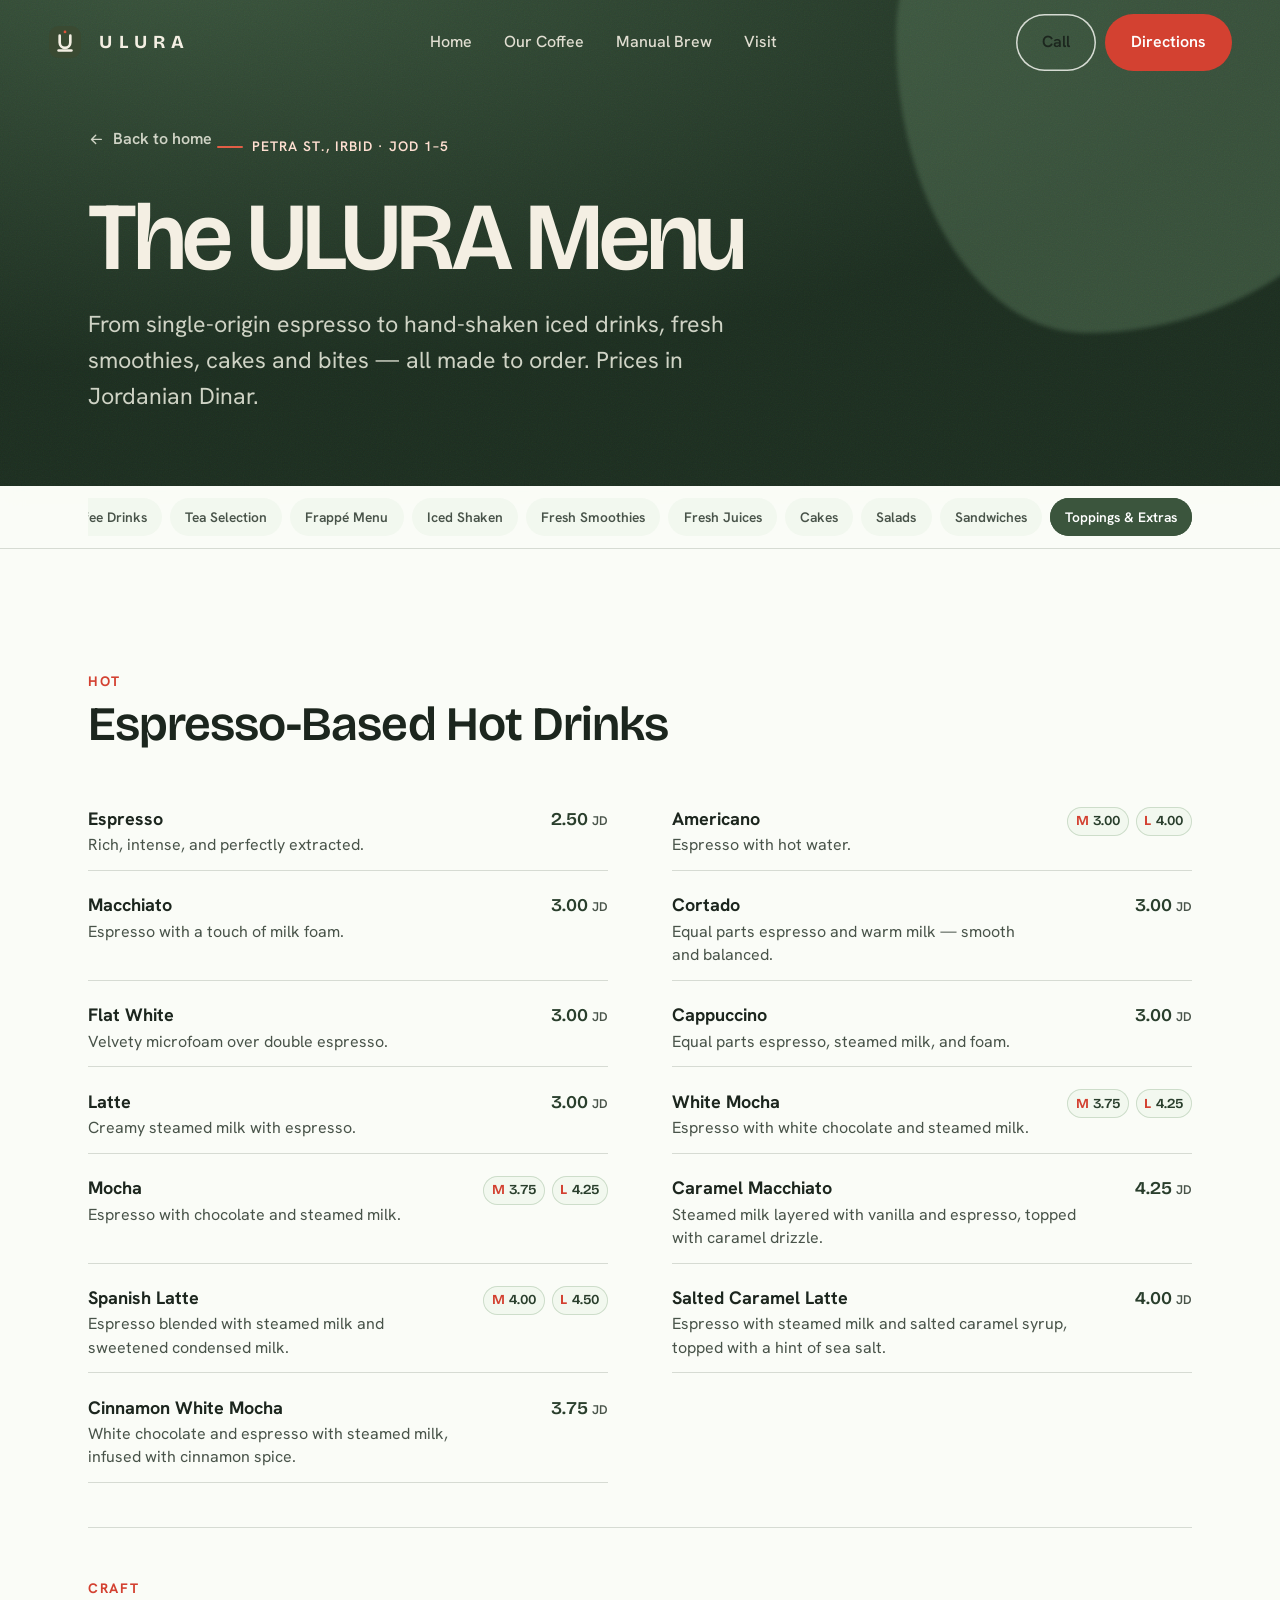
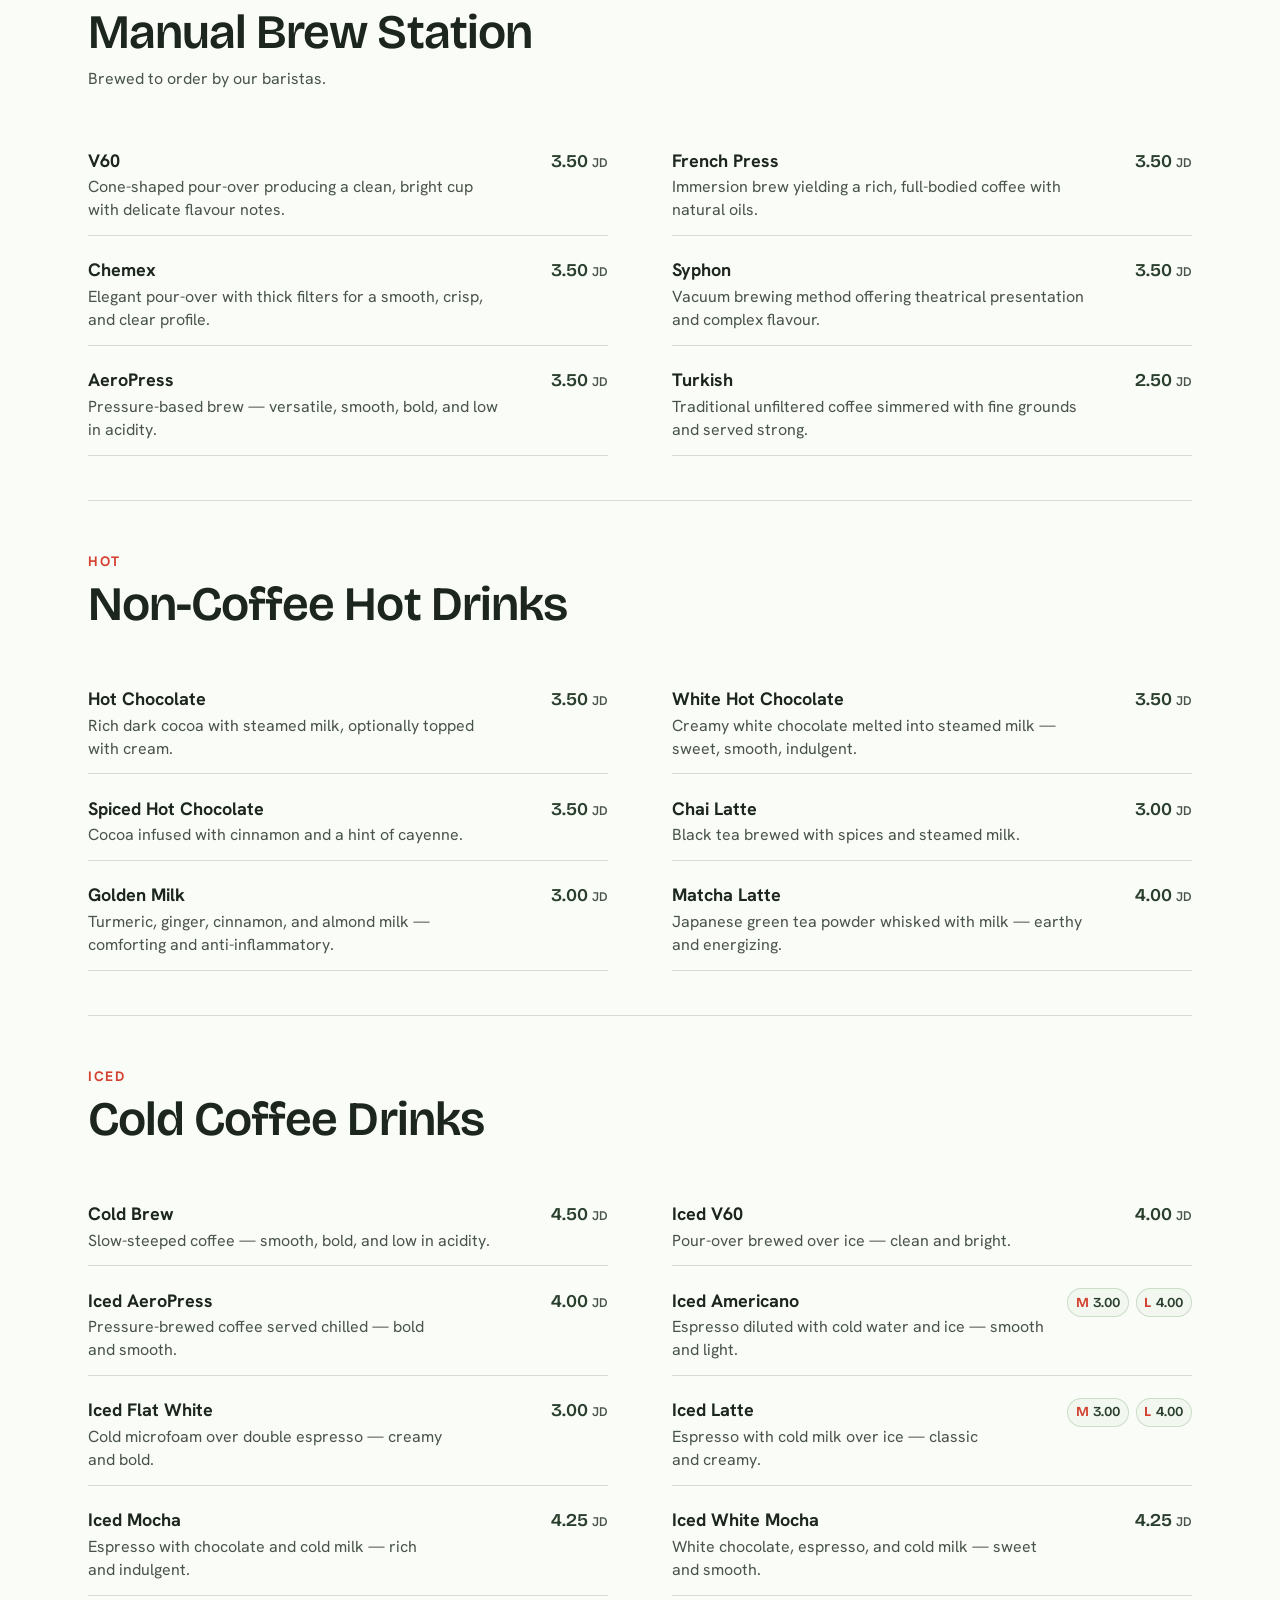
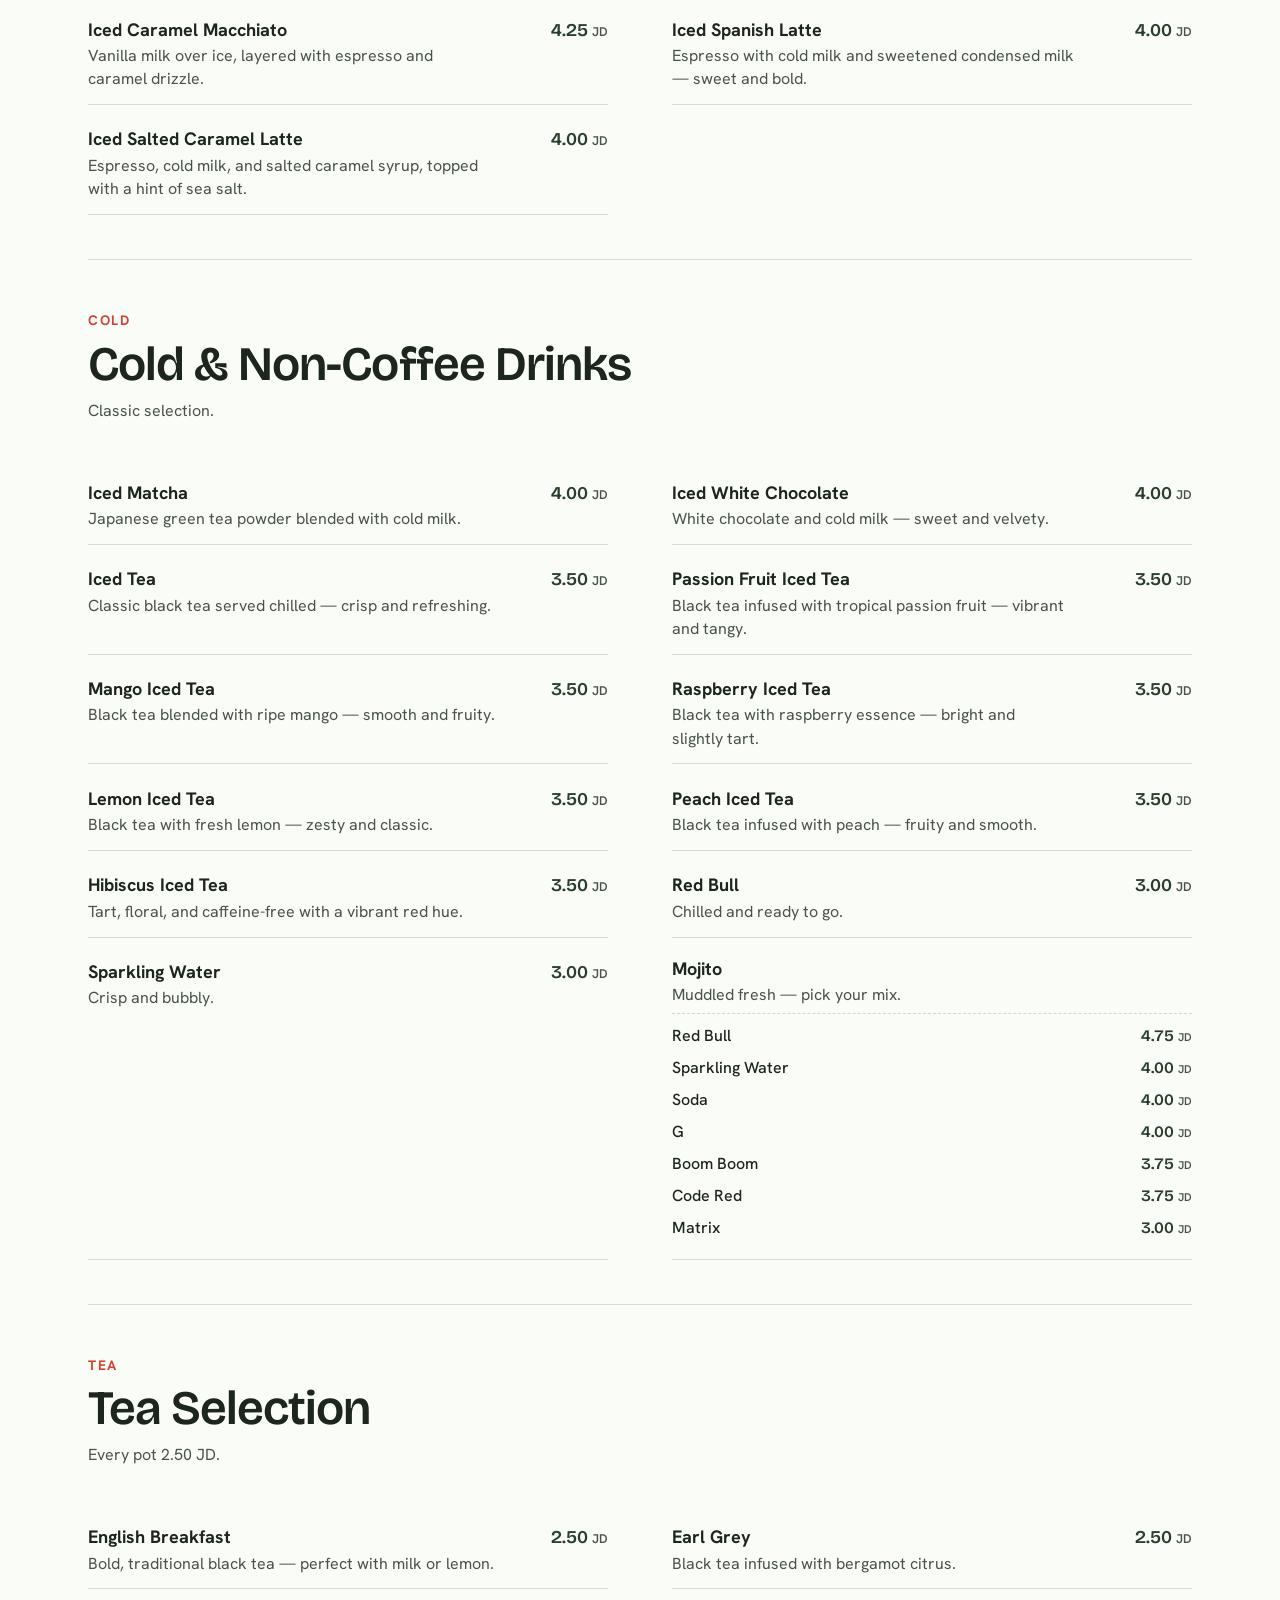
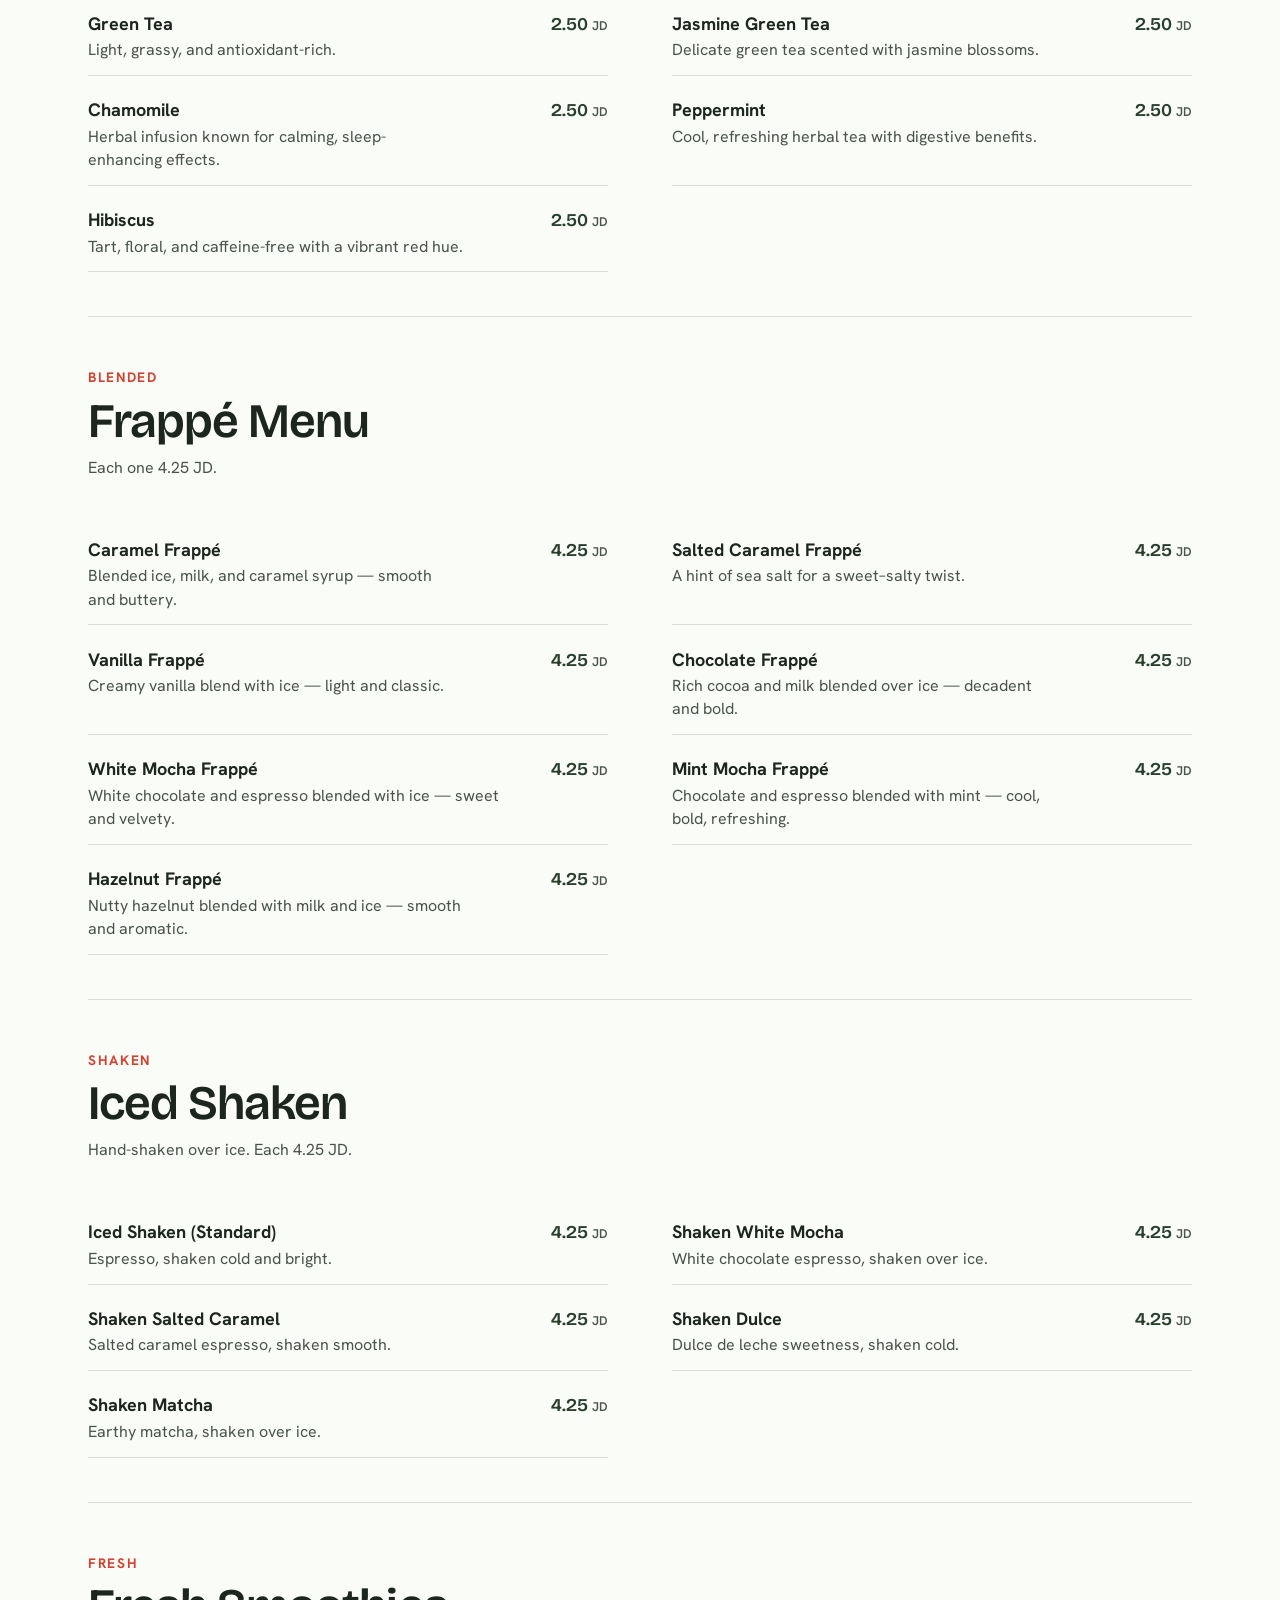
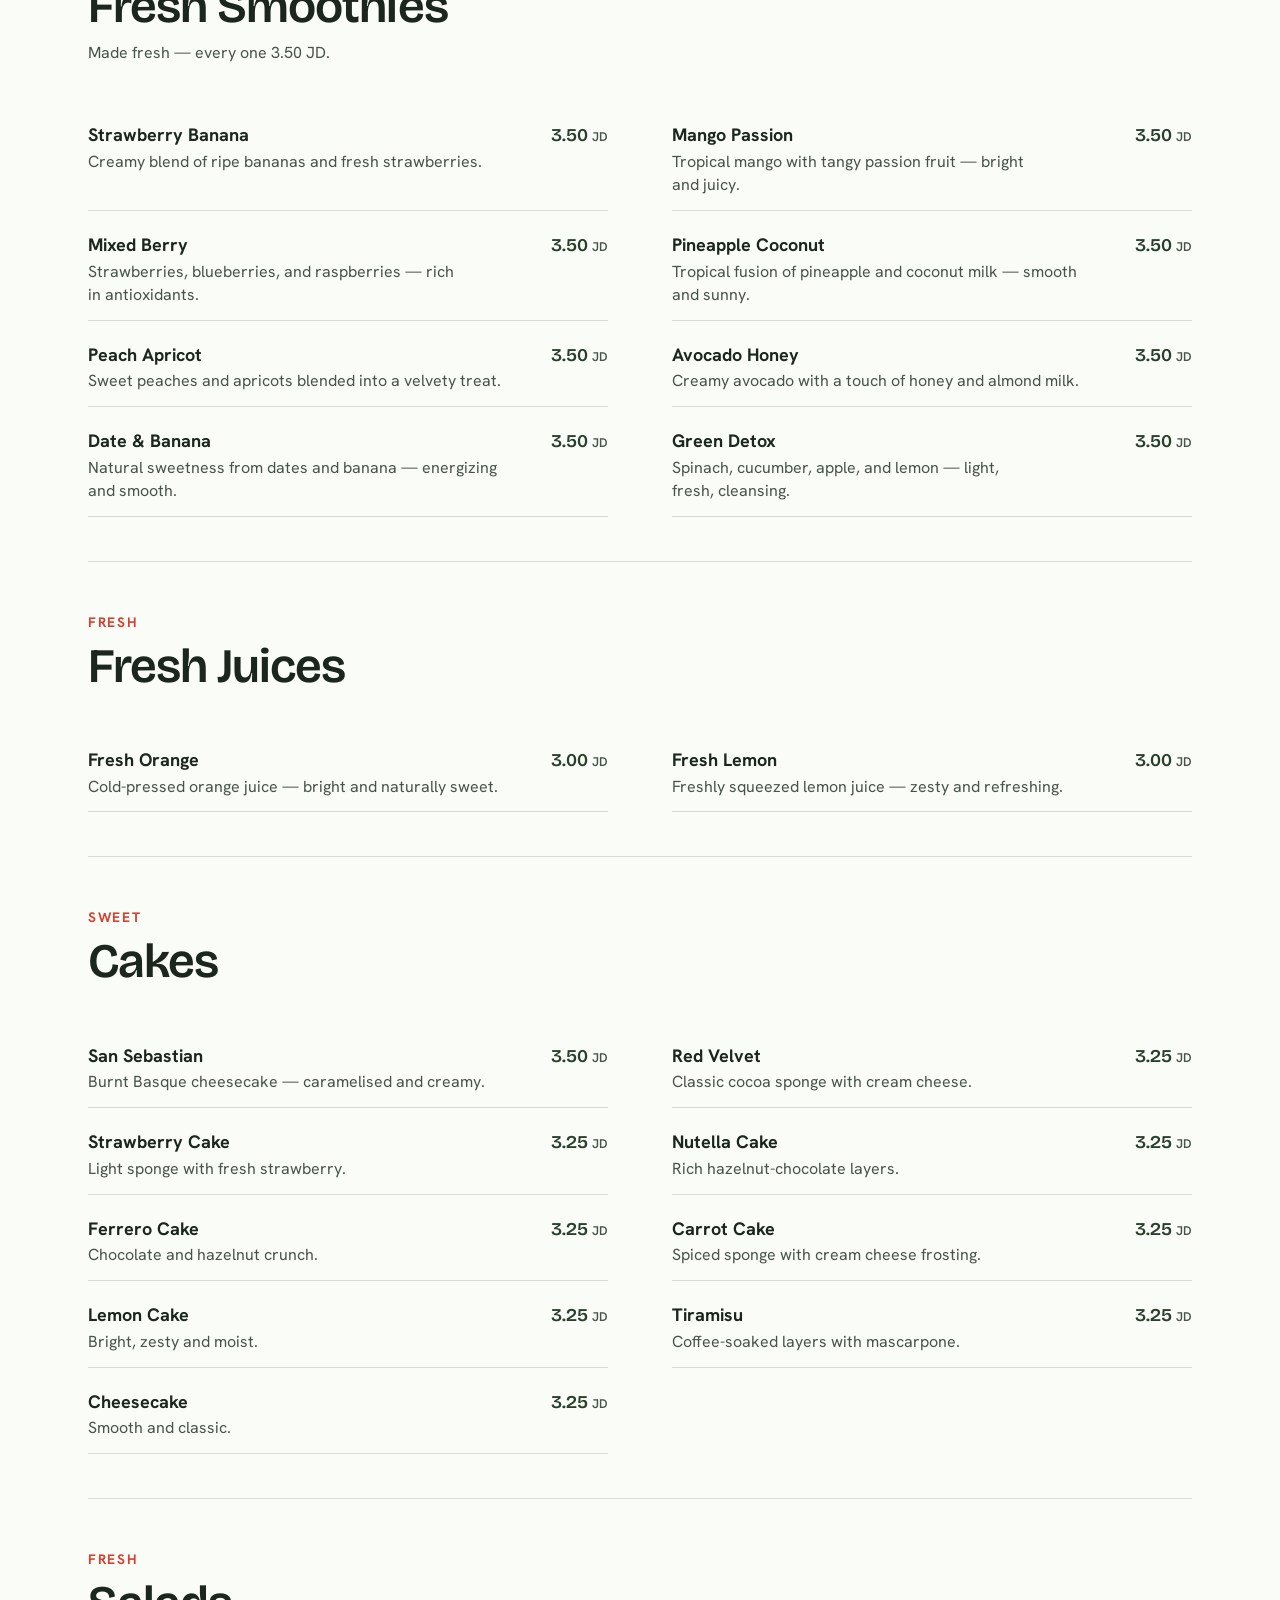
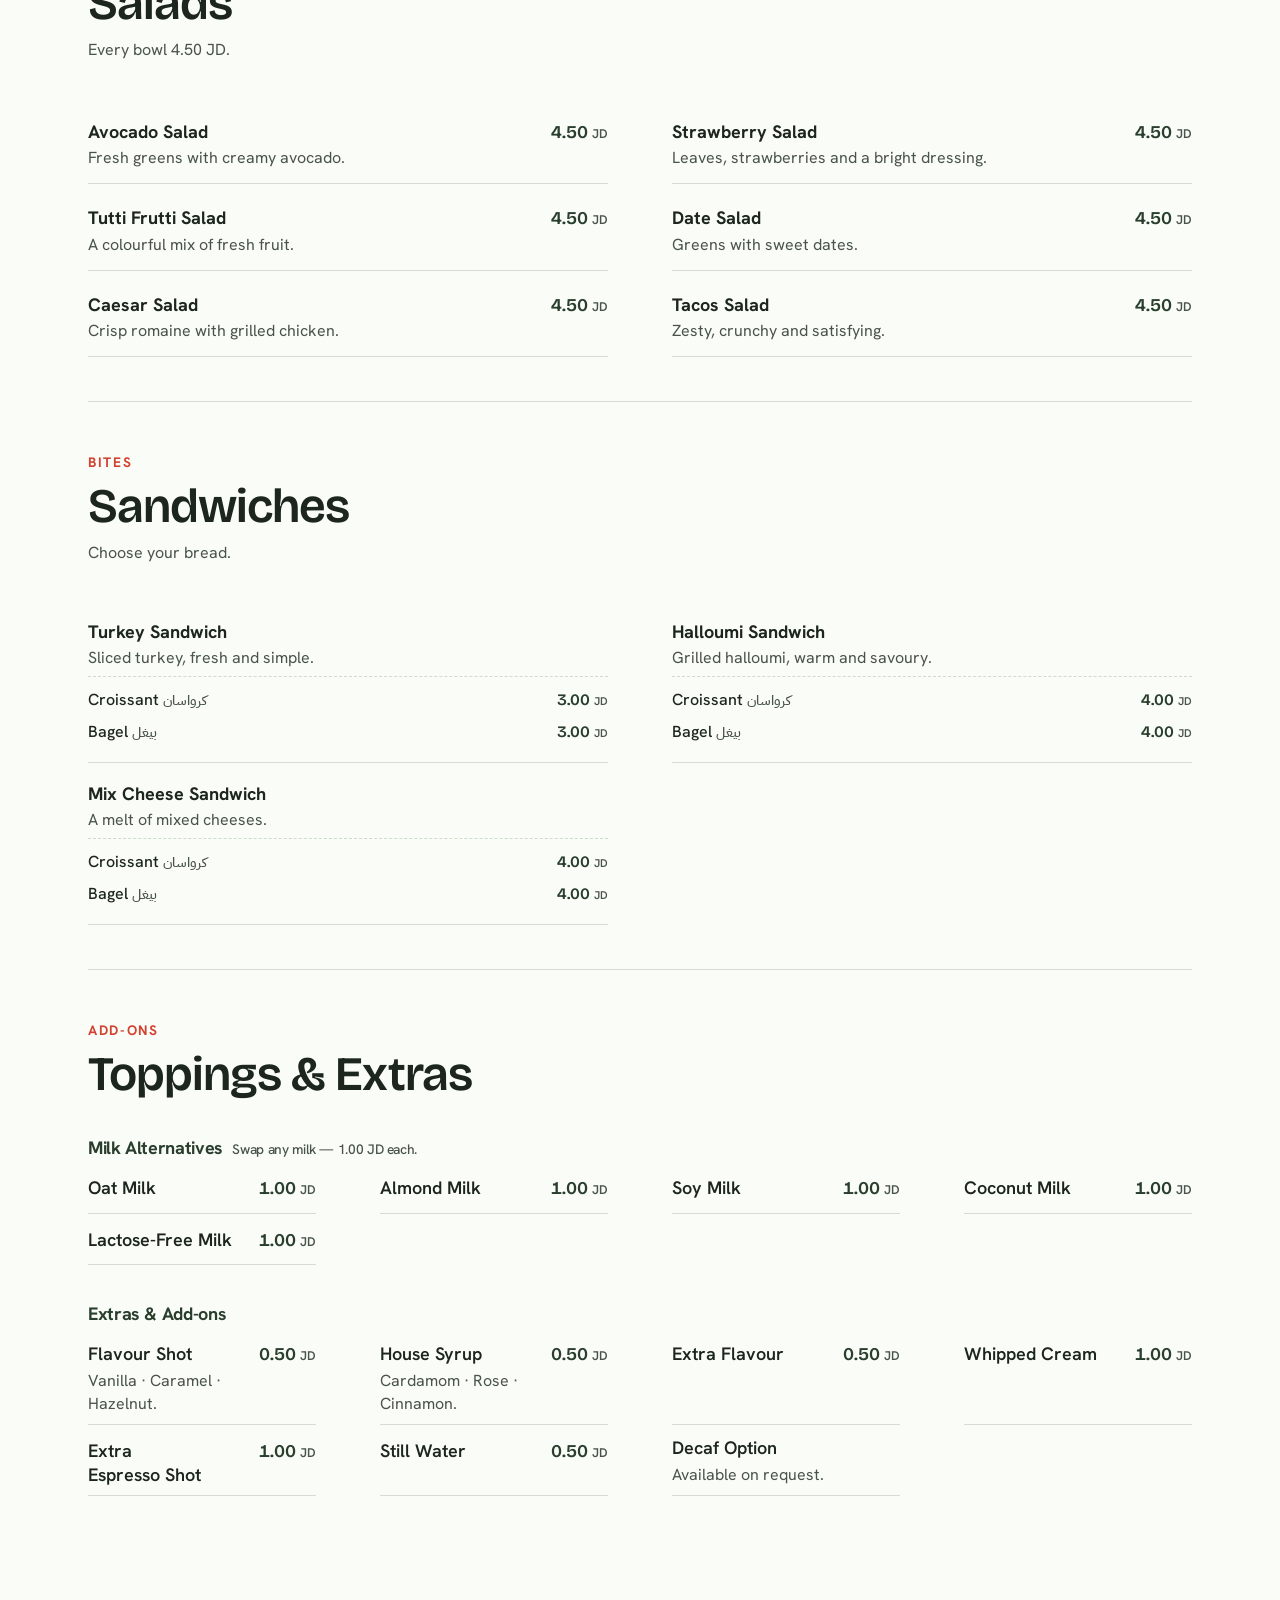
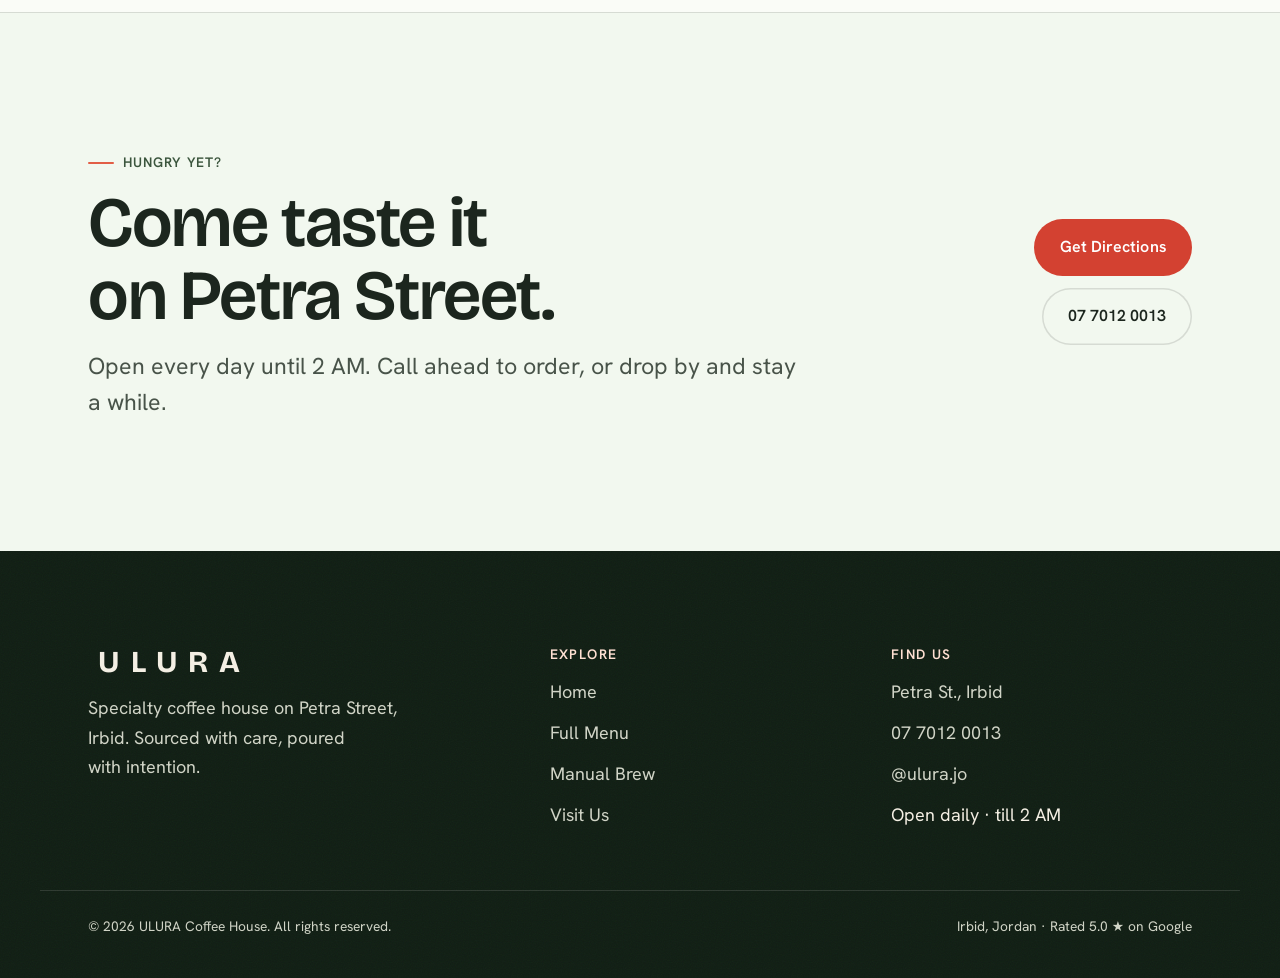
==== menu.html @ 47b029ce "Add ULURA Coffee House website (animated landing + custom menu) High-conversion marketing site for U" ====
<!DOCTYPE html>
<html lang="en">
<head>
  <meta charset="UTF-8" />
  <meta name="viewport" content="width=device-width, initial-scale=1" />
  <title>Menu — ULURA Coffee House · Irbid</title>
  <meta name="description" content="The full ULURA Coffee House menu — espresso, manual brews, frappés, smoothies, fresh juice, cakes, salads & sandwiches. Petra St., Irbid." />
  <meta name="theme-color" content="#3a4a32" />
  <link rel="icon" href="assets/img/ulura-mark.svg" type="image/svg+xml" />

  <link rel="preconnect" href="https://fonts.googleapis.com" />
  <link rel="preconnect" href="https://fonts.gstatic.com" crossorigin />
  <link href="https://fonts.googleapis.com/css2?family=Bricolage+Grotesque:opsz,wght@12..96,400..700&family=Hanken+Grotesk:wght@400;500;600;700;800&family=IBM+Plex+Sans+Arabic:wght@400;600&display=swap" rel="stylesheet" />

  <link rel="stylesheet" href="assets/css/styles.css" />
  <link rel="stylesheet" href="assets/css/menu.css" />
</head>
<body class="menu-page">

  <!-- ============================== NAV ============================== -->
  <header class="nav is-scrolled" id="nav">
    <a class="nav__brand" href="index.html" aria-label="ULURA Coffee House home">
      <img src="assets/img/ulura-mark.svg" alt="" width="34" height="34" />
      <span class="wordmark">Ulura</span>
    </a>
    <nav class="nav__links" aria-label="Primary">
      <a href="index.html">Home</a>
      <a href="index.html#story">Our Coffee</a>
      <a href="index.html#brew">Manual Brew</a>
      <a href="index.html#visit">Visit</a>
    </nav>
    <div class="nav__cta">
      <a class="btn btn--ghost" href="tel:+962770120013">Call</a>
      <a class="btn btn--accent" href="https://www.google.com/maps/search/?api=1&query=Ulura%20Coffee%20House%20Petra%20St%20Irbid" target="_blank" rel="noopener">Directions</a>
    </div>
  </header>

  <!-- ========================== MENU HERO =========================== -->
  <header class="m-hero grain on-dark">
    <span class="blob blob--1"></span>
    <div class="container">
      <a class="m-hero__back" href="index.html">
        <svg viewBox="0 0 24 24" fill="none" stroke="currentColor" stroke-width="2" stroke-linecap="round" stroke-linejoin="round" aria-hidden="true"><path d="M19 12H5M11 6l-6 6 6 6"/></svg>
        Back to home
      </a>
      <span class="eyebrow">Petra St., Irbid · JOD 1–5</span>
      <h1>The ULURA Menu</h1>
      <p class="lead">From single-origin espresso to hand-shaken iced drinks, fresh smoothies, cakes and bites — all made to order. Prices in Jordanian Dinar.</p>
    </div>
  </header>

  <!-- ===================== STICKY CATEGORY NAV ====================== -->
  <div class="m-catnav" id="m-catnav">
    <div class="container">
      <nav class="m-catnav__scroll" id="menu-nav" aria-label="Menu categories"></nav>
    </div>
  </div>

  <!-- =========================== MENU BODY ========================== -->
  <main class="container m-body" id="menu-body">
    <!-- rendered from menu-data.js -->
    <noscript>
      <p style="padding:2rem 0">Please enable JavaScript to view the full interactive menu, or call us on
        <a href="tel:+962770120013">07 7012 0013</a>.</p>
    </noscript>
  </main>

  <!-- ========================= CLOSING CTA ========================== -->
  <section class="section m-closing">
    <div class="container m-closing__inner">
      <div>
        <span class="eyebrow">Hungry yet?</span>
        <h2>Come taste it on Petra Street.</h2>
        <p class="lead">Open every day until 2 AM. Call ahead to order, or drop by and stay a while.</p>
      </div>
      <div class="m-closing__cta">
        <a class="btn btn--accent" href="https://www.google.com/maps/search/?api=1&query=Ulura%20Coffee%20House%20Petra%20St%20Irbid" target="_blank" rel="noopener">Get Directions</a>
        <a class="btn btn--ghost" href="tel:+962770120013">07 7012 0013</a>
      </div>
    </div>
  </section>

  <!-- ============================ FOOTER ============================= -->
  <footer class="footer grain">
    <div class="container footer__grid">
      <div class="footer__brand">
        <span class="wordmark">Ulura</span>
        <p class="footer__tag">Specialty coffee house on Petra Street, Irbid. Sourced with care, poured with intention.</p>
      </div>
      <div>
        <h4>Explore</h4>
        <ul>
          <li><a href="index.html">Home</a></li>
          <li><a href="menu.html">Full Menu</a></li>
          <li><a href="index.html#brew">Manual Brew</a></li>
          <li><a href="index.html#visit">Visit Us</a></li>
        </ul>
      </div>
      <div>
        <h4>Find Us</h4>
        <ul>
          <li><a href="https://www.google.com/maps/search/?api=1&query=Ulura%20Coffee%20House%20Petra%20St%20Irbid" target="_blank" rel="noopener">Petra St., Irbid</a></li>
          <li><a href="tel:+962770120013">07 7012 0013</a></li>
          <li><a href="https://instagram.com/ulura.jo" target="_blank" rel="noopener">@ulura.jo</a></li>
          <li>Open daily · till 2 AM</li>
        </ul>
      </div>
    </div>
    <div class="container footer__bottom">
      <span>© <span id="year">2026</span> ULURA Coffee House. All rights reserved.</span>
      <span>Irbid, Jordan · Rated 5.0 ★ on Google</span>
    </div>
  </footer>

  <!-- ====================== MOBILE ACTION BAR ======================= -->
  <nav class="actionbar" aria-label="Quick actions">
    <a href="tel:+962770120013">
      <svg viewBox="0 0 24 24" fill="none" stroke="currentColor" stroke-width="2" stroke-linecap="round" stroke-linejoin="round" aria-hidden="true"><path d="M22 16.9v3a2 2 0 0 1-2.2 2 19.8 19.8 0 0 1-8.6-3.1 19.5 19.5 0 0 1-6-6 19.8 19.8 0 0 1-3.1-8.7A2 2 0 0 1 4.1 2h3a2 2 0 0 1 2 1.7c.1.9.3 1.8.6 2.7a2 2 0 0 1-.5 2.1L8.1 9.8a16 16 0 0 0 6 6l1.3-1.2a2 2 0 0 1 2.1-.5c.9.3 1.8.5 2.7.6a2 2 0 0 1 1.7 2Z"/></svg>
      Call
    </a>
    <a href="https://www.google.com/maps/search/?api=1&query=Ulura%20Coffee%20House%20Petra%20St%20Irbid" target="_blank" rel="noopener">
      <svg viewBox="0 0 24 24" fill="none" stroke="currentColor" stroke-width="2" stroke-linecap="round" stroke-linejoin="round" aria-hidden="true"><path d="M20 10c0 6-8 12-8 12s-8-6-8-12a8 8 0 0 1 16 0Z"/><circle cx="12" cy="10" r="3"/></svg>
      Directions
    </a>
    <a href="index.html" class="is-primary">
      <svg viewBox="0 0 24 24" fill="none" stroke="currentColor" stroke-width="2" stroke-linecap="round" stroke-linejoin="round" aria-hidden="true"><path d="M3 10.5 12 3l9 7.5M5 9v11h14V9"/></svg>
      Home
    </a>
  </nav>

  <script src="assets/js/vendor/gsap.min.js"></script>
  <script src="assets/js/vendor/ScrollTrigger.min.js"></script>
  <script src="assets/js/vendor/lenis.min.js"></script>
  <script src="assets/js/menu-data.js"></script>
  <script src="assets/js/menu.js"></script>
</body>
</html>
---- assets/css/styles.css ----
/* =====================================================================
   ULURA COFFEE HOUSE — Design System + Landing
   Organic green-drench identity. OKLCH throughout.
   ===================================================================== */

/* ------------------------------------------------------------------ */
/*  1. TOKENS                                                          */
/* ------------------------------------------------------------------ */
:root {
  /* --- Brand: olive / forest green ramp (from the cups) --- */
  --green-950: oklch(0.22 0.028 150);
  --green-900: oklch(0.28 0.034 150);
  --green-800: oklch(0.34 0.042 148);   /* primary drench */
  --green-700: oklch(0.42 0.050 147);   /* primary brand */
  --green-600: oklch(0.52 0.058 146);
  --green-500: oklch(0.62 0.062 145);
  --green-200: oklch(0.88 0.030 140);
  --green-100: oklch(0.94 0.020 138);   /* pale tint surface */
  --green-50:  oklch(0.972 0.013 135);

  /* --- Accent: coral / strawberry (from the drinks) --- */
  --coral:      oklch(0.645 0.170 32);  /* decorative accent */
  --coral-cta:  oklch(0.585 0.185 30);  /* button bg (white text passes AA) */
  --coral-700:  oklch(0.520 0.185 29);  /* hover */
  --coral-100:  oklch(0.930 0.045 42);

  /* --- Warm neutrals --- */
  --cream:   oklch(0.952 0.017 86);     /* warm surface / logo cream */
  --sand:    oklch(0.910 0.020 80);
  --paper:   oklch(0.988 0.006 120);    /* body bg — whisper of green, low chroma */
  --ink:     oklch(0.255 0.020 150);    /* primary text on light */
  --ink-soft:oklch(0.430 0.022 150);    /* secondary text on light (>=4.5:1) */
  --line:    oklch(0.885 0.012 135);    /* hairlines on light */

  /* --- Semantic --- */
  --bg:              var(--paper);
  --fg:              var(--ink);
  --fg-muted:        var(--ink-soft);
  --brand:           var(--green-700);
  --brand-deep:      var(--green-800);
  --on-brand:        var(--cream);
  --on-brand-muted:  oklch(0.86 0.020 120);
  --accent:          var(--coral);
  --surface:         #fff;
  --surface-warm:    var(--cream);

  /* --- Type --- */
  --font-display: "Bricolage Grotesque", ui-sans-serif, system-ui, sans-serif;
  --font-body: "Hanken Grotesk", ui-sans-serif, system-ui, -apple-system, sans-serif;
  --font-ar: "IBM Plex Sans Arabic", "Hanken Grotesk", sans-serif;

  /* Fluid type scale (~1.25) */
  --fs-100: clamp(0.78rem, 0.75rem + 0.15vw, 0.86rem);
  --fs-200: clamp(0.9rem, 0.86rem + 0.2vw, 1rem);
  --fs-300: clamp(1rem, 0.95rem + 0.25vw, 1.125rem);
  --fs-400: clamp(1.2rem, 1.1rem + 0.5vw, 1.45rem);
  --fs-500: clamp(1.5rem, 1.3rem + 1vw, 2.1rem);
  --fs-600: clamp(2rem, 1.6rem + 2vw, 3rem);
  --fs-700: clamp(2.6rem, 2rem + 3vw, 4.4rem);
  --fs-800: clamp(3.2rem, 2.2rem + 5vw, 6rem);   /* display ceiling ~96px */

  /* Fluid spacing */
  --sp-1: 0.5rem;
  --sp-2: 0.75rem;
  --sp-3: 1rem;
  --sp-4: 1.5rem;
  --sp-5: clamp(1.5rem, 1rem + 2vw, 2.5rem);
  --sp-6: clamp(2rem, 1.4rem + 3vw, 4rem);
  --sp-7: clamp(3rem, 2rem + 5vw, 6.5rem);
  --sp-8: clamp(4rem, 2.5rem + 7vw, 9rem);

  --container: 1200px;
  --container-narrow: 820px;
  --radius-s: 10px;
  --radius: 18px;
  --radius-l: 28px;
  --radius-xl: 40px;

  --shadow-s: 0 1px 2px oklch(0.3 0.03 150 / 0.06), 0 2px 6px oklch(0.3 0.03 150 / 0.05);
  --shadow-m: 0 10px 30px -12px oklch(0.3 0.03 150 / 0.22);
  --shadow-l: 0 30px 60px -20px oklch(0.28 0.03 150 / 0.32);

  /* Motion */
  --ease-out: cubic-bezier(0.16, 1, 0.3, 1);         /* expo-ish out */
  --ease-out-quart: cubic-bezier(0.25, 1, 0.5, 1);
  --dur-1: 180ms;
  --dur-2: 320ms;
  --dur-3: 600ms;

  /* z-scale */
  --z-nav: 100;
  --z-sticky: 90;
  --z-actionbar: 95;
  --z-overlay: 200;
}

/* ------------------------------------------------------------------ */
/*  2. RESET / BASE                                                    */
/* ------------------------------------------------------------------ */
*, *::before, *::after { box-sizing: border-box; }
* { margin: 0; }
html { -webkit-text-size-adjust: 100%; scroll-behavior: smooth; }
@media (prefers-reduced-motion: reduce) { html { scroll-behavior: auto; } }

body {
  font-family: var(--font-body);
  font-size: var(--fs-300);
  line-height: 1.65;
  color: var(--fg);
  background: var(--bg);
  -webkit-font-smoothing: antialiased;
  text-rendering: optimizeLegibility;
  overflow-x: hidden;
}

img, svg, video { display: block; max-width: 100%; }
img { height: auto; }
a { color: inherit; text-decoration: none; }
button { font: inherit; color: inherit; cursor: pointer; background: none; border: none; }
:focus-visible { outline: 3px solid var(--coral-cta); outline-offset: 3px; border-radius: 4px; }

h1, h2, h3, h4 {
  font-family: var(--font-display);
  font-weight: 600;
  line-height: 1.04;
  letter-spacing: -0.02em;
  text-wrap: balance;
  color: var(--fg);
}
p { text-wrap: pretty; }

/* ------------------------------------------------------------------ */
/*  3. LAYOUT PRIMITIVES                                               */
/* ------------------------------------------------------------------ */
.container { width: 100%; max-width: var(--container); margin-inline: auto; padding-inline: clamp(1.15rem, 5vw, 3rem); }
.narrow { max-width: var(--container-narrow); }
.section { padding-block: var(--sp-8); position: relative; }
.section--tight { padding-block: var(--sp-7); }

.eyebrow {
  display: inline-flex; align-items: center; gap: 0.55rem;
  font-family: var(--font-body);
  font-size: var(--fs-100); font-weight: 600;
  letter-spacing: 0.08em; text-transform: uppercase;
  color: var(--brand);
}
.eyebrow::before { content: ""; width: 26px; height: 2px; background: var(--coral); border-radius: 2px; }
.on-dark .eyebrow { color: var(--coral-100); }
.on-dark .eyebrow::before { background: var(--coral); }

.lead { font-size: var(--fs-400); color: var(--fg-muted); line-height: 1.55; max-width: 60ch; }
.on-dark .lead { color: var(--on-brand-muted); }

/* Wordmark rendered as text (matches display font, crisp, themeable) */
.wordmark {
  font-family: var(--font-display);
  font-weight: 700;
  letter-spacing: 0.34em;
  text-transform: uppercase;
  line-height: 1;
  display: inline-block;
  padding-left: 0.34em; /* balance trailing tracking */
}

/* ------------------------------------------------------------------ */
/*  4. BUTTONS                                                         */
/* ------------------------------------------------------------------ */
.btn {
  --btn-bg: var(--brand);
  --btn-fg: var(--on-brand);
  display: inline-flex; align-items: center; justify-content: center; gap: 0.6rem;
  padding: 0.95rem 1.6rem;
  min-height: 48px;
  font-family: var(--font-body); font-weight: 600; font-size: var(--fs-200);
  letter-spacing: 0.005em;
  color: var(--btn-fg); background: var(--btn-bg);
  border-radius: 999px;
  transition: transform var(--dur-1) var(--ease-out), background var(--dur-2) var(--ease-out), box-shadow var(--dur-2) var(--ease-out);
  will-change: transform;
}
.btn svg { width: 1.15em; height: 1.15em; }
.btn:hover { transform: translateY(-2px); box-shadow: var(--shadow-m); }
.btn:active { transform: translateY(0); }

.btn--accent { --btn-bg: var(--coral-cta); --btn-fg: #fff; }
.btn--accent:hover { --btn-bg: var(--coral-700); }

.btn--ghost {
  --btn-bg: transparent; --btn-fg: var(--fg);
  box-shadow: inset 0 0 0 1.5px var(--line);
}
.btn--ghost:hover { --btn-bg: var(--green-50); box-shadow: inset 0 0 0 1.5px var(--brand); }

.on-dark .btn--ghost { --btn-fg: var(--on-brand); box-shadow: inset 0 0 0 1.5px oklch(0.75 0.03 135 / 0.5); }
.on-dark .btn--ghost:hover { --btn-bg: oklch(1 0 0 / 0.08); box-shadow: inset 0 0 0 1.5px var(--cream); }

.link-arrow {
  display: inline-flex; align-items: center; gap: 0.5rem;
  font-weight: 600; color: var(--brand);
  transition: gap var(--dur-2) var(--ease-out);
}
.link-arrow svg { width: 1.1em; height: 1.1em; transition: transform var(--dur-2) var(--ease-out); }
.link-arrow:hover { gap: 0.8rem; }
.on-dark .link-arrow { color: var(--coral-100); }

/* ------------------------------------------------------------------ */
/*  5. NAV                                                             */
/* ------------------------------------------------------------------ */
.nav {
  position: fixed; inset: 0 0 auto 0; z-index: var(--z-nav);
  display: flex; align-items: center; justify-content: space-between;
  gap: var(--sp-4);
  padding: 0.85rem clamp(1.15rem, 5vw, 3rem);
  transition: background var(--dur-2) var(--ease-out), box-shadow var(--dur-2) var(--ease-out), padding var(--dur-2) var(--ease-out);
}
.nav__brand { display: inline-flex; align-items: center; gap: 0.7rem; color: var(--on-brand); }
.nav__brand img { width: 34px; height: 34px; }
.nav__brand .wordmark { font-size: 1.15rem; }
.nav__links { display: flex; align-items: center; gap: clamp(1rem, 2.5vw, 2.2rem); }
.nav__links a { font-weight: 500; font-size: var(--fs-200); color: var(--on-brand); opacity: 0.9; transition: opacity var(--dur-1); }
.nav__links a:hover { opacity: 1; }
.nav__cta { display: inline-flex; gap: 0.6rem; align-items: center; }

/* scrolled state: solid cream bar, dark text */
.nav.is-scrolled {
  background: oklch(0.988 0.006 120 / 0.9);
  backdrop-filter: saturate(1.4) blur(14px);
  box-shadow: 0 1px 0 var(--line), var(--shadow-s);
}
.nav.is-scrolled .nav__brand,
.nav.is-scrolled .nav__links a { color: var(--ink); }
.nav.is-scrolled .nav__links a { opacity: 0.75; }
.nav.is-scrolled .nav__links a:hover { opacity: 1; }

.nav__menu-toggle { display: none; }
@media (max-width: 860px) {
  .nav__links { display: none; }
  .nav__cta .btn--ghost { display: none; }
}

/* ------------------------------------------------------------------ */
/*  6. FOOTER                                                          */
/* ------------------------------------------------------------------ */
.footer {
  background: var(--green-950); color: var(--on-brand);
  padding-block: var(--sp-7) var(--sp-5);
  position: relative; overflow: hidden;
}
.footer__grid {
  display: grid; grid-template-columns: 1.4fr 1fr 1fr; gap: var(--sp-5);
  align-items: start;
}
.footer__brand .wordmark { font-size: 1.9rem; color: var(--cream); }
.footer__tag { color: var(--on-brand-muted); margin-top: 0.8rem; max-width: 34ch; }
.footer h4 { font-family: var(--font-body); font-size: var(--fs-100); text-transform: uppercase; letter-spacing: 0.1em; color: var(--coral-100); margin-bottom: 1rem; }
.footer ul { list-style: none; padding: 0; display: grid; gap: 0.7rem; }
.footer a { color: var(--on-brand-muted); transition: color var(--dur-1); }
.footer a:hover { color: var(--cream); }
.footer__bottom {
  margin-top: var(--sp-6); padding-top: var(--sp-4);
  border-top: 1px solid oklch(1 0 0 / 0.12);
  display: flex; flex-wrap: wrap; gap: 1rem; justify-content: space-between;
  color: var(--on-brand-muted); font-size: var(--fs-100);
}
@media (max-width: 720px) {
  .footer__grid { grid-template-columns: 1fr 1fr; }
  .footer__brand { grid-column: 1 / -1; }
}

/* ------------------------------------------------------------------ */
/*  7. REVEAL / MOTION UTILITIES                                       */
/* ------------------------------------------------------------------ */
/* Reveal on scroll. Hidden ONLY when JS is active (html.js); without JS,
   content is fully visible. IntersectionObserver adds .is-in; a JS failsafe
   reveals anything still hidden so a section can never ship blank. */
.js [data-reveal] {
  opacity: 0; transform: translateY(22px);
  transition: opacity 0.7s var(--ease-out), transform 0.7s var(--ease-out);
}
.js [data-reveal].is-in { opacity: 1; transform: none; }

@media (prefers-reduced-motion: reduce) {
  .js [data-reveal] { opacity: 1 !important; transform: none !important; transition: none; }
  .btn:hover { transform: none; }
  *, *::before, *::after { animation-duration: 0.001ms !important; animation-iteration-count: 1 !important; }
}

/* Grain overlay */
.grain::after {
  content: ""; position: absolute; inset: 0; pointer-events: none; z-index: 1;
  opacity: 0.4; mix-blend-mode: soft-light;
  background-image: url("data:image/svg+xml,%3Csvg xmlns='http://www.w3.org/2000/svg' width='140' height='140'%3E%3Cfilter id='n'%3E%3CfeTurbulence type='fractalNoise' baseFrequency='0.85' numOctaves='2' stitchTiles='stitch'/%3E%3C/filter%3E%3Crect width='100%25' height='100%25' filter='url(%23n)' opacity='0.5'/%3E%3C/svg%3E");
}

/* Organic blob decoration */
.blob { position: absolute; border-radius: 42% 58% 63% 37% / 42% 45% 55% 58%; filter: blur(2px); pointer-events: none; z-index: 0; }

/* ==================================================================== */
/*  8. LANDING — HERO                                                   */
/* ==================================================================== */
.hero {
  position: relative; overflow: hidden;
  background: radial-gradient(120% 90% at 80% 0%, var(--green-700), var(--green-900) 70%);
  color: var(--on-brand);
  padding-top: clamp(6.5rem, 12vh, 9rem);
  padding-bottom: var(--sp-8);
  isolation: isolate;
}
.hero .blob--1 { width: 46vw; height: 46vw; top: -12vw; right: -8vw; background: var(--green-600); opacity: 0.5; }
.hero .blob--2 { width: 30vw; height: 30vw; bottom: -10vw; left: -6vw; background: var(--coral); opacity: 0.18; }
.hero__grid {
  position: relative; z-index: 2;
  display: grid; grid-template-columns: 1.15fr 0.85fr; gap: var(--sp-6);
  align-items: center;
}
.hero__eyebrow { color: var(--coral-100); }
.hero h1 {
  color: var(--cream); font-size: var(--fs-800); font-weight: 700;
  letter-spacing: -0.035em; margin-top: 1rem;
}
.hero h1 .accent { color: var(--coral); font-style: italic; font-weight: 600; }
.hero__sub { margin-top: 1.4rem; color: var(--on-brand-muted); font-size: var(--fs-400); max-width: 46ch; }
.hero__cta { margin-top: var(--sp-5); display: flex; flex-wrap: wrap; gap: 0.9rem; }

.hero__trust {
  margin-top: var(--sp-5); display: flex; flex-wrap: wrap; align-items: center;
  gap: 0.8rem 1.4rem; color: var(--on-brand-muted); font-size: var(--fs-200);
}
.hero__trust .stars { color: var(--coral); letter-spacing: 0.1em; }
.hero__trust b { color: var(--cream); font-weight: 700; }
.hero__trust .dot { width: 4px; height: 4px; border-radius: 50%; background: currentColor; opacity: 0.5; }

/* Hero image — framed portrait (photos are low-res, keep them contained) */
.hero__media { position: relative; justify-self: center; }
.hero__frame {
  width: min(300px, 74vw); aspect-ratio: 3 / 4;
  border-radius: 160px 160px var(--radius-l) var(--radius-l); /* arch top */
  overflow: hidden; position: relative;
  box-shadow: var(--shadow-l); border: 6px solid oklch(1 0 0 / 0.14);
  background: var(--green-800);
}
.hero__frame img { width: 100%; height: 100%; object-fit: cover; }
.hero__badge {
  position: absolute; z-index: 3; bottom: 8%; left: -14%;
  background: var(--cream); color: var(--ink);
  border-radius: var(--radius); padding: 0.8rem 1.1rem; box-shadow: var(--shadow-m);
  display: grid; gap: 0.15rem; line-height: 1.15;
}
.hero__badge b { font-family: var(--font-display); font-size: 1.5rem; color: var(--brand); }
.hero__badge span { font-size: var(--fs-100); color: var(--fg-muted); }
.hero__scroll {
  position: absolute; z-index: 2; left: 50%; bottom: 1.6rem; transform: translateX(-50%);
  display: grid; place-items: center; gap: 0.4rem; color: var(--on-brand-muted);
  font-size: var(--fs-100); letter-spacing: 0.14em; text-transform: uppercase;
}
.hero__scroll .mouse { width: 22px; height: 34px; border: 2px solid currentColor; border-radius: 12px; position: relative; }
.hero__scroll .mouse::after { content:""; position:absolute; top:6px; left:50%; width:3px; height:6px; background: currentColor; border-radius:2px; transform: translateX(-50%); animation: scrolldot 1.6s var(--ease-out) infinite; }
@keyframes scrolldot { 0%{opacity:0;transform:translate(-50%,0)} 30%{opacity:1} 100%{opacity:0;transform:translate(-50%,10px)} }
@media (prefers-reduced-motion: reduce){ .hero__scroll .mouse::after{ animation: none; } }

@media (max-width: 880px) {
  .hero__grid { grid-template-columns: 1fr; text-align: center; }
  .hero__eyebrow, .hero .eyebrow { justify-content: center; }
  .hero__sub { margin-inline: auto; }
  .hero__cta, .hero__trust { justify-content: center; }
  .hero__media { order: -1; margin-bottom: 1rem; }
  .hero__badge { left: auto; right: -6%; }
  .hero__scroll { display: none; }
}

/* ==================================================================== */
/*  9. SOCIAL-PROOF STRIP                                               */
/* ==================================================================== */
.proof { background: var(--cream); border-block: 1px solid var(--line); }
.proof__row {
  display: grid; grid-template-columns: repeat(4, 1fr);
  gap: var(--sp-4); padding-block: var(--sp-5); text-align: center;
}
.proof__item { display: grid; gap: 0.25rem; }
.proof__item b { font-family: var(--font-display); font-size: var(--fs-600); color: var(--brand); line-height: 1; font-variant-numeric: tabular-nums; }
.proof__item span { font-size: var(--fs-100); color: var(--fg-muted); text-transform: uppercase; letter-spacing: 0.08em; }
.proof__item .stars { color: var(--coral); font-size: var(--fs-400); }
@media (max-width: 640px){ .proof__row { grid-template-columns: repeat(2,1fr); gap: var(--sp-5) var(--sp-4);} }

/* ==================================================================== */
/*  10. STORY                                                           */
/* ==================================================================== */
.story { overflow: hidden; }  /* clip decorative blob so it never causes page overflow */
.story__grid { display: grid; grid-template-columns: 0.9fr 1.1fr; gap: var(--sp-6); align-items: center; }
.story__media { position: relative; }
.story__media img { width: 100%; aspect-ratio: 4 / 5; object-fit: cover; border-radius: var(--radius-l); box-shadow: var(--shadow-m); }
.story__media .blob--3 { width: 60%; height: 60%; bottom: -8%; right: -8%; background: var(--coral); opacity: 0.14; z-index: -1; }
.story h2 { font-size: var(--fs-700); margin: 1rem 0 1.2rem; }
.story__marks { display: flex; flex-wrap: wrap; gap: 0.6rem; margin-top: var(--sp-4); }
.chip { display: inline-flex; align-items: center; gap: 0.4rem; padding: 0.5rem 0.9rem; border-radius: 999px; background: var(--green-50); color: var(--brand-deep); font-size: var(--fs-100); font-weight: 600; box-shadow: inset 0 0 0 1px var(--green-200); }
@media (max-width: 820px){ .story__grid { grid-template-columns: 1fr; } .story__media { order: -1; } }

/* ==================================================================== */
/*  11. SIGNATURE DRINKS                                                */
/* ==================================================================== */
.signature { background: var(--green-50); }
.signature__head { display: flex; flex-wrap: wrap; justify-content: space-between; align-items: end; gap: var(--sp-4); margin-bottom: var(--sp-6); }
.signature__head h2 { font-size: var(--fs-700); max-width: 16ch; }
.sig-grid { display: grid; grid-template-columns: repeat(3, 1fr); gap: var(--sp-4); }
.sig-card { position: relative; border-radius: var(--radius-l); overflow: hidden; background: var(--green-800); color: var(--cream); box-shadow: var(--shadow-m); isolation: isolate; }
.sig-card img { width: 100%; aspect-ratio: 3 / 4; object-fit: cover; transition: transform var(--dur-3) var(--ease-out); }
.sig-card:hover img { transform: scale(1.06); }
.sig-card__body { position: absolute; inset: auto 0 0 0; padding: 1.2rem; z-index: 2; background: linear-gradient(to top, oklch(0.22 0.03 150 / 0.92), transparent); }
.sig-card__body h3 { font-size: var(--fs-400); color: var(--cream); }
.sig-card__body p { font-size: var(--fs-100); color: var(--on-brand-muted); margin-top: 0.2rem; }
.sig-card__price { position: absolute; top: 1rem; right: 1rem; z-index: 2; background: var(--coral-cta); color:#fff; font-weight: 700; font-size: var(--fs-100); padding: 0.35rem 0.7rem; border-radius: 999px; }
@media (max-width: 820px){ .sig-grid { grid-template-columns: 1fr 1fr; } }
@media (max-width: 520px){ .sig-grid { grid-template-columns: 1fr; } }

/* ==================================================================== */
/*  12. BREW STATION                                                    */
/* ==================================================================== */
.brew { background: var(--green-900); color: var(--on-brand); position: relative; overflow: hidden; }
.brew .blob--4 { width: 40vw; height: 40vw; top: -12vw; left: -10vw; background: var(--green-700); opacity: 0.5; }
.brew__head { max-width: 60ch; margin-bottom: var(--sp-6); position: relative; z-index: 2; }
.brew__head h2 { color: var(--cream); font-size: var(--fs-700); margin: 1rem 0 1rem; }
.brew-grid { position: relative; z-index: 2; display: grid; grid-template-columns: repeat(3,1fr); gap: 1px; background: oklch(1 0 0 / 0.1); border-radius: var(--radius-l); overflow: hidden; box-shadow: inset 0 0 0 1px oklch(1 0 0 / 0.1); }
.brew-item { background: var(--green-900); padding: var(--sp-5) var(--sp-4); transition: background var(--dur-2) var(--ease-out); }
.brew-item:hover { background: var(--green-800); }
.brew-item__n { font-family: var(--font-display); font-size: var(--fs-200); color: var(--coral-100); font-variant-numeric: tabular-nums; }
.brew-item h3 { color: var(--cream); font-size: var(--fs-400); margin: 0.5rem 0 0.5rem; }
.brew-item p { color: var(--on-brand-muted); font-size: var(--fs-200); }
@media (max-width: 760px){ .brew-grid { grid-template-columns: 1fr 1fr; } }
@media (max-width: 460px){ .brew-grid { grid-template-columns: 1fr; } }

/* ==================================================================== */
/*  13. MENU PREVIEW CTA                                                */
/* ==================================================================== */
.menu-cta { background: var(--coral); color: #fff; position: relative; overflow: hidden; }
.menu-cta .grain::after { opacity: 0.25; }
.menu-cta__inner { display: grid; grid-template-columns: 1.3fr 0.7fr; gap: var(--sp-5); align-items: center; position: relative; z-index: 2; }
.menu-cta h2 { color: #fff; font-size: var(--fs-800); letter-spacing: -0.04em; }
.menu-cta p { color: oklch(1 0 0 / 0.9); font-size: var(--fs-400); margin-top: 1rem; max-width: 40ch; }
.menu-cta .btn { --btn-bg: #fff; --btn-fg: var(--coral-700); font-size: var(--fs-300); padding: 1.1rem 2rem; }
.menu-cta .btn:hover { --btn-bg: var(--cream); }
.menu-cta__deck { display: flex; justify-content: flex-end; gap: 0.8rem; }
.menu-cta__deck img { width: 44%; aspect-ratio: 3/4; object-fit: cover; border-radius: var(--radius); box-shadow: var(--shadow-l); border: 4px solid oklch(1 0 0 / 0.25); }
.menu-cta__deck img:first-child { transform: rotate(-5deg) translateY(10px); }
.menu-cta__deck img:last-child { transform: rotate(4deg); }
@media (max-width: 820px){ .menu-cta__inner { grid-template-columns: 1fr; text-align: center; } .menu-cta__deck { justify-content: center; } .menu-cta p { margin-inline: auto; } }

/* ==================================================================== */
/*  14. VISIT US                                                        */
/* ==================================================================== */
.visit__grid { display: grid; grid-template-columns: 1fr 1fr; gap: var(--sp-6); align-items: stretch; }
.visit h2 { font-size: var(--fs-700); margin: 1rem 0 1.4rem; }
.visit__list { display: grid; gap: 1.3rem; margin-top: var(--sp-4); }
.visit__item { display: grid; grid-template-columns: auto 1fr; gap: 1rem; align-items: start; }
.visit__ico { width: 44px; height: 44px; flex: none; display: grid; place-items: center; border-radius: 12px; background: var(--green-50); color: var(--brand); box-shadow: inset 0 0 0 1px var(--green-200); }
.visit__ico svg { width: 22px; height: 22px; }
.visit__item h4 { font-family: var(--font-body); font-size: var(--fs-100); text-transform: uppercase; letter-spacing: 0.08em; color: var(--fg-muted); margin-bottom: 0.15rem; }
.visit__item p, .visit__item a { font-size: var(--fs-400); font-weight: 600; color: var(--fg); }
.visit__item a:hover { color: var(--brand); }
.visit__cta { margin-top: var(--sp-5); display: flex; flex-wrap: wrap; gap: 0.8rem; }
/* stylized map panel (no external embed) */
.visit__map {
  border-radius: var(--radius-l); overflow: hidden; position: relative; min-height: 340px;
  background:
    radial-gradient(circle at 30% 40%, var(--green-100), transparent 40%),
    repeating-linear-gradient(0deg, var(--green-50) 0 39px, var(--green-200) 39px 40px),
    repeating-linear-gradient(90deg, var(--green-50) 0 39px, var(--green-200) 39px 40px);
  box-shadow: var(--shadow-m); color: var(--brand-deep);
}
.visit__map .road { position: absolute; background: var(--cream); box-shadow: 0 0 0 1px var(--line); }
.visit__map .road--h { left: -5%; right: -5%; top: 54%; height: 26px; transform: rotate(-4deg); }
.visit__map .road--v { top: -5%; bottom: -5%; left: 60%; width: 20px; }
.visit__pin {
  position: absolute; top: 46%; left: 58%; transform: translate(-50%,-100%);
  display: grid; justify-items: center; gap: 0.4rem; z-index: 3; text-align: center;
}
.visit__pin .dot { width: 20px; height: 20px; border-radius: 50% 50% 50% 0; background: var(--coral-cta); transform: rotate(45deg); box-shadow: var(--shadow-m); }
.visit__pin .lbl { background: var(--surface); padding: 0.3rem 0.7rem; border-radius: 999px; font-size: var(--fs-100); font-weight: 700; color: var(--ink); box-shadow: var(--shadow-s); white-space: nowrap; }
@media (max-width: 820px){ .visit__grid { grid-template-columns: 1fr; } .visit__map { min-height: 260px; } }

/* ==================================================================== */
/*  15. MOBILE ACTION BAR                                               */
/* ==================================================================== */
.actionbar { display: none; }
@media (max-width: 860px) {
  .actionbar {
    position: fixed; inset: auto 0 0 0; z-index: var(--z-actionbar);
    display: grid; grid-template-columns: repeat(3, 1fr);
    background: oklch(0.988 0.006 120 / 0.95); backdrop-filter: blur(12px);
    box-shadow: 0 -1px 0 var(--line), 0 -8px 24px -12px oklch(0.3 0.03 150 / 0.25);
    padding: 0.5rem 0.5rem calc(0.5rem + env(safe-area-inset-bottom));
    gap: 0.4rem;
  }
  .actionbar a { display: grid; place-items: center; gap: 0.2rem; padding: 0.5rem; border-radius: 12px; font-size: 0.72rem; font-weight: 600; color: var(--ink); min-height: 48px; }
  .actionbar a svg { width: 20px; height: 20px; }
  .actionbar a.is-primary { background: var(--coral-cta); color: #fff; }
  body { padding-bottom: 68px; }
}
---- assets/css/menu.css ----
/* =====================================================================
   ULURA — Menu page
   ===================================================================== */
:root { --navh: 62px; --catnavh: 60px; }

.menu-page { background: var(--paper); }

/* -------------------- MENU HERO -------------------- */
.m-hero {
  position: relative; overflow: hidden; isolation: isolate;
  background: radial-gradient(120% 120% at 15% -10%, var(--green-700), var(--green-900) 72%);
  color: var(--on-brand);
  padding-top: calc(var(--navh) + clamp(2rem, 6vw, 4rem));
  padding-bottom: clamp(2.5rem, 6vw, 4.5rem);
}
.m-hero .blob--1 { width: 40vw; height: 40vw; top: -14vw; right: -10vw; background: var(--green-600); opacity: 0.5; }
.m-hero > .container { position: relative; z-index: 2; }
.m-hero__back {
  display: inline-flex; align-items: center; gap: 0.5rem;
  color: var(--on-brand-muted); font-weight: 600; font-size: var(--fs-200);
  margin-bottom: 1.4rem; transition: gap var(--dur-2) var(--ease-out), color var(--dur-1);
}
.m-hero__back svg { width: 1.05em; height: 1.05em; }
.m-hero__back:hover { color: var(--cream); gap: 0.75rem; }
.m-hero h1 { color: var(--cream); font-size: var(--fs-800); letter-spacing: -0.035em; margin: 0.8rem 0 1.2rem; }
.m-hero .lead { color: var(--on-brand-muted); max-width: 54ch; }

/* -------------------- STICKY CATEGORY NAV -------------------- */
.m-catnav {
  position: sticky; top: var(--navh); z-index: var(--z-sticky);
  background: oklch(0.988 0.006 120 / 0.92);
  backdrop-filter: saturate(1.4) blur(12px);
  border-bottom: 1px solid var(--line);
}
.m-catnav__scroll {
  display: flex; gap: 0.5rem; overflow-x: auto; scrollbar-width: none;
  padding-block: 0.7rem; scroll-padding-inline: 1rem;
}
.m-catnav__scroll::-webkit-scrollbar { display: none; }
.m-pill {
  flex: none; white-space: nowrap;
  padding: 0.5rem 0.95rem; border-radius: 999px;
  font-size: var(--fs-100); font-weight: 600; color: var(--fg-muted);
  background: var(--green-50); box-shadow: inset 0 0 0 1px transparent;
  transition: color var(--dur-1), background var(--dur-1), box-shadow var(--dur-1);
}
.m-pill:hover { color: var(--brand-deep); background: var(--green-100); }
.m-pill.is-active { color: #fff; background: var(--brand); box-shadow: inset 0 0 0 1px var(--brand); }

/* -------------------- MENU BODY -------------------- */
.m-body { padding-block: clamp(2.5rem, 6vw, 4.5rem); }
.m-section { padding-block: clamp(1.75rem, 4vw, 2.75rem); scroll-margin-top: calc(var(--navh) + var(--catnavh) + 8px); border-top: 1px solid var(--line); }
.m-section:first-child { border-top: 0; }

.m-section__head { margin-bottom: var(--sp-5); max-width: 60ch; }
.m-section__kicker {
  display: inline-block; font-size: var(--fs-100); font-weight: 700;
  letter-spacing: 0.12em; text-transform: uppercase; color: var(--coral-cta);
  margin-bottom: 0.5rem;
}
.m-section__title { font-size: var(--fs-600); }
.m-section__note { color: var(--fg-muted); margin-top: 0.5rem; font-size: var(--fs-200); }

/* item list: two columns on wide screens */
.m-list {
  list-style: none; padding: 0;
  display: grid; grid-template-columns: repeat(2, 1fr);
  column-gap: clamp(2rem, 5vw, 4.5rem); row-gap: 0.35rem;
}
.m-list--compact { grid-template-columns: repeat(auto-fit, minmax(210px, 1fr)); row-gap: 0.15rem; }
@media (max-width: 720px) { .m-list, .m-list--compact { grid-template-columns: 1fr; } }

.m-item { padding: 0.85rem 0; border-bottom: 1px solid var(--line); }
.m-item__row { display: grid; grid-template-columns: 1fr auto; gap: 1rem; align-items: baseline; }
.m-item__name { font-family: var(--font-body); font-weight: 700; font-size: var(--fs-300); color: var(--fg); letter-spacing: 0; line-height: 1.3; }
.m-item__desc { color: var(--fg-muted); font-size: var(--fs-200); line-height: 1.45; margin-top: 0.2rem; max-width: 46ch; }

/* dotted leader between name block and price */
.m-item__price { position: relative; }
.m-price { font-family: var(--font-display); font-weight: 600; font-size: var(--fs-300); color: var(--brand-deep); white-space: nowrap; font-variant-numeric: tabular-nums; }
.m-price em { font-style: normal; font-size: 0.7em; color: var(--fg-muted); font-family: var(--font-body); font-weight: 600; }

.m-sizes { display: inline-flex; gap: 0.4rem; }
.m-size { display: inline-flex; align-items: center; gap: 0.3rem; padding: 0.2rem 0.55rem; border-radius: 999px; background: var(--green-50); box-shadow: inset 0 0 0 1px var(--green-200); font-family: var(--font-display); font-weight: 600; font-size: var(--fs-100); color: var(--brand-deep); font-variant-numeric: tabular-nums; }
.m-size i { font-style: normal; color: var(--coral-cta); font-weight: 700; }

/* options (mojito mixes, sandwich breads) */
.m-opts { list-style: none; padding: 0.6rem 0 0.2rem; margin: 0.4rem 0 0; display: grid; gap: 0.35rem; border-top: 1px dashed var(--green-200); }
.m-opts li { display: flex; justify-content: space-between; align-items: baseline; gap: 1rem; }
.m-opt-n { font-size: var(--fs-200); color: var(--fg); font-weight: 500; }
.m-opts .m-price { font-size: var(--fs-200); }
.ar { font-family: var(--font-ar); font-size: 0.9em; color: var(--fg-muted); }

/* groups (toppings & extras) */
.m-group + .m-group { margin-top: var(--sp-5); }
.m-group__title { font-family: var(--font-body); font-weight: 700; font-size: var(--fs-300); color: var(--brand-deep); margin-bottom: 0.4rem; display: flex; flex-wrap: wrap; align-items: baseline; gap: 0.6rem; }
.m-group__note { font-family: var(--font-body); font-weight: 500; font-size: var(--fs-100); color: var(--fg-muted); }
.m-list--compact .m-item { padding: 0.55rem 0; }
.m-list--compact .m-item__name { font-weight: 600; }

/* -------------------- CLOSING CTA -------------------- */
.m-closing { background: var(--green-50); border-top: 1px solid var(--line); }
.m-closing__inner { display: grid; grid-template-columns: 1.4fr 0.6fr; gap: var(--sp-5); align-items: center; }
.m-closing h2 { font-size: var(--fs-700); margin: 0.8rem 0 1rem; }
.m-closing__cta { display: flex; flex-wrap: wrap; gap: 0.8rem; justify-content: flex-end; }
@media (max-width: 760px) { .m-closing__inner { grid-template-columns: 1fr; } .m-closing__cta { justify-content: flex-start; } }

/* Reveal handling is shared via the `.js [data-reveal]` rules in styles.css. */
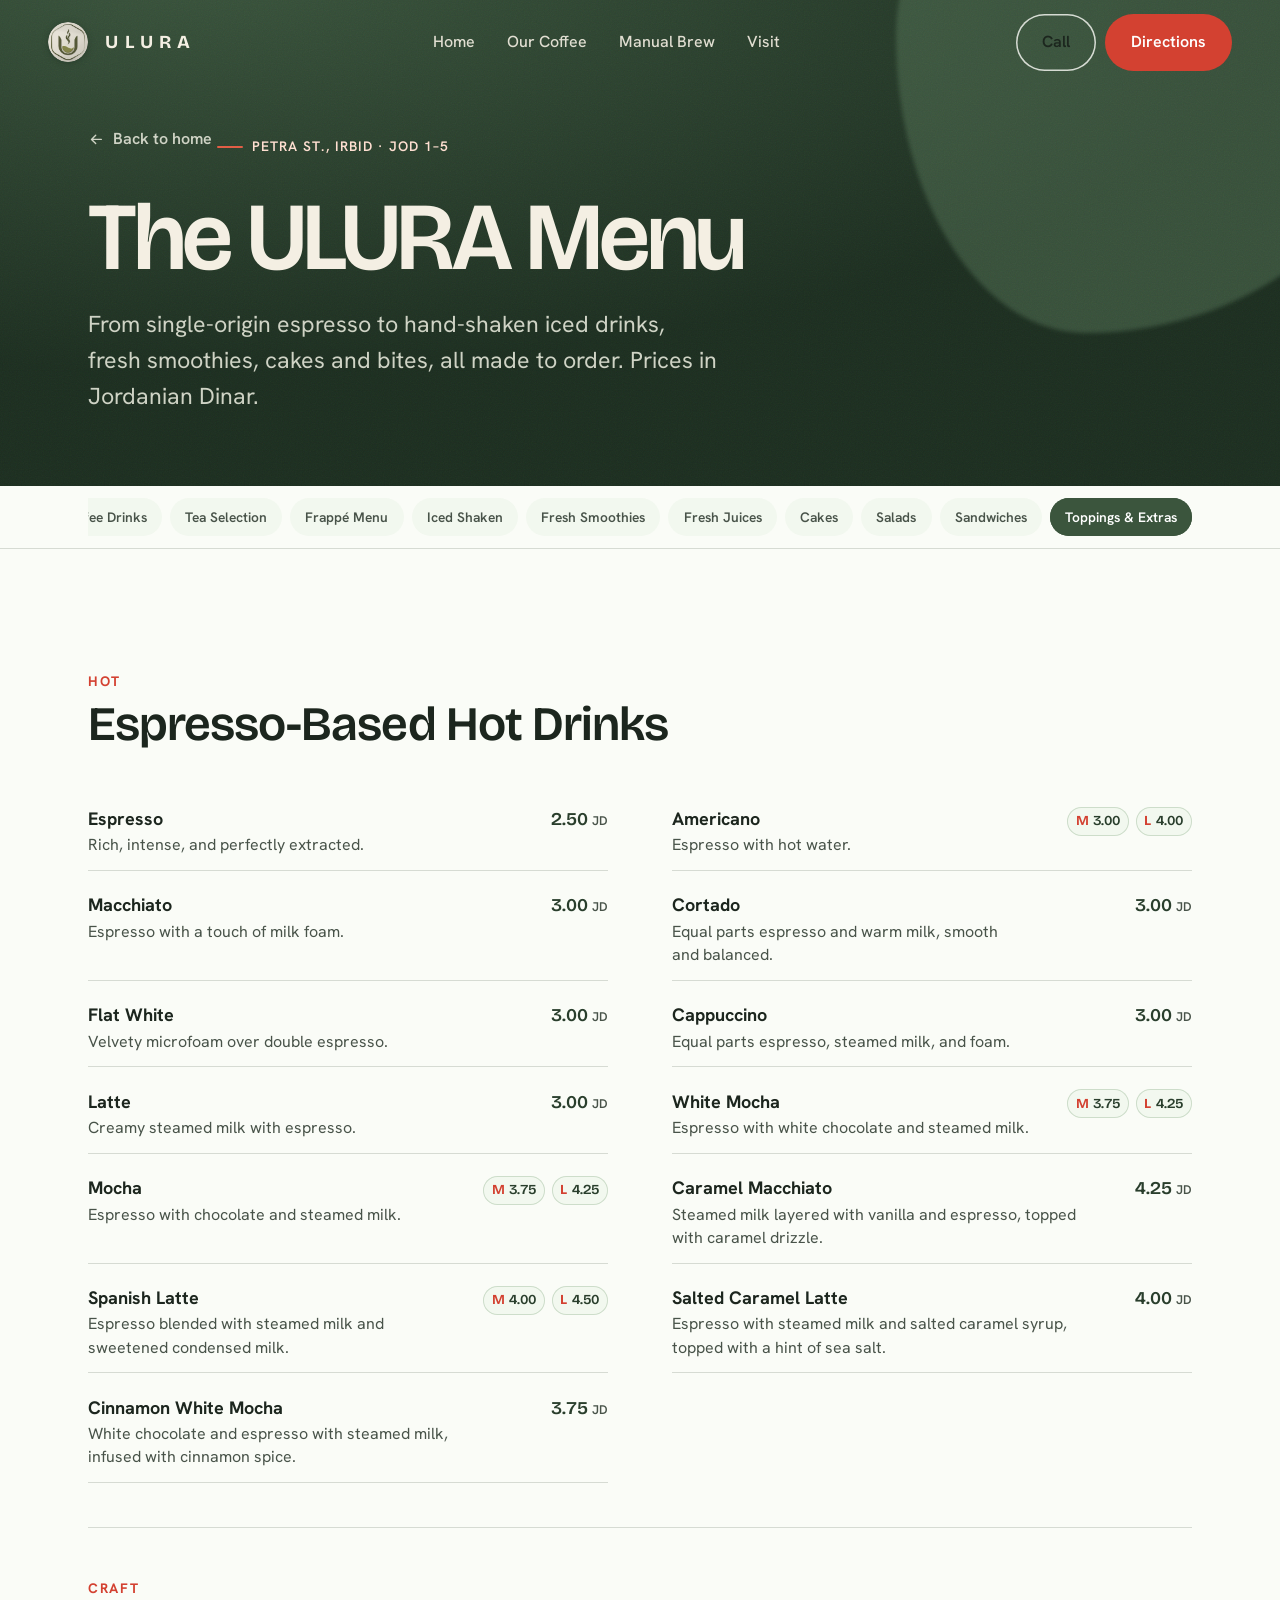
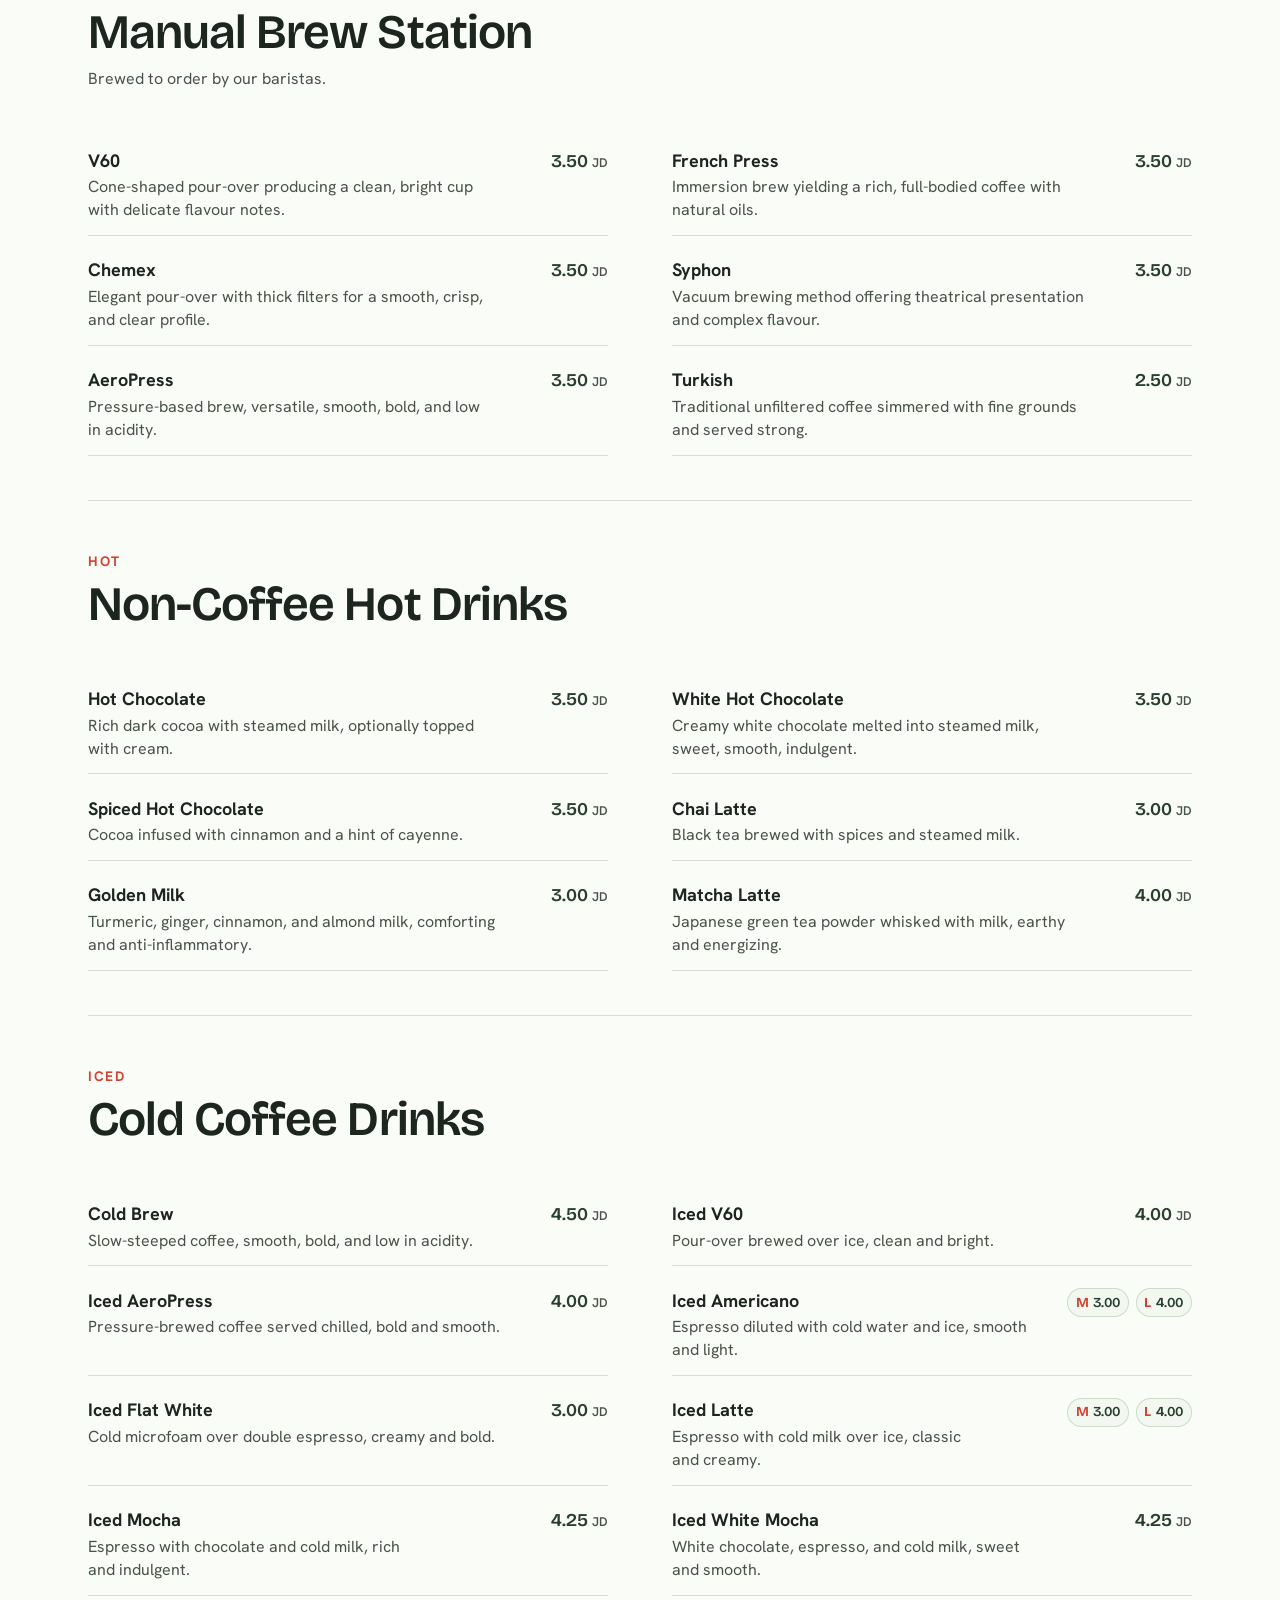
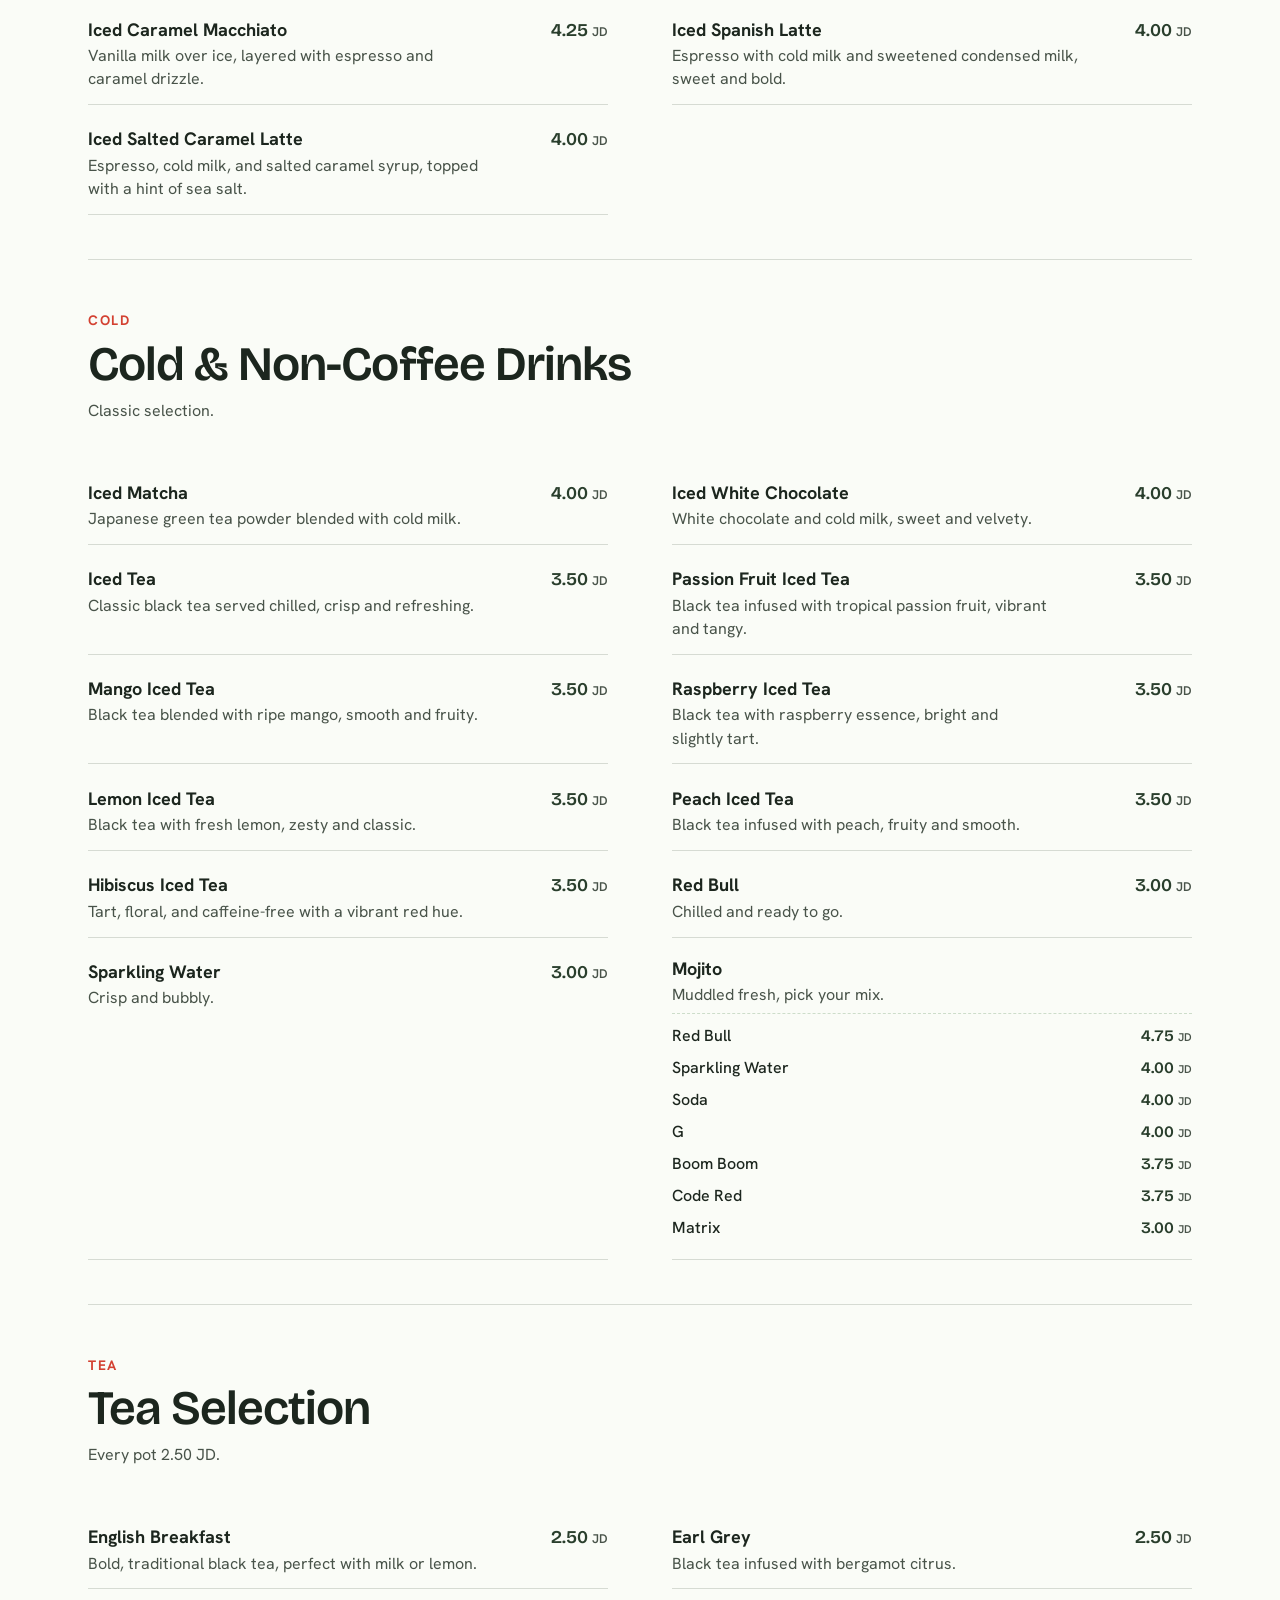
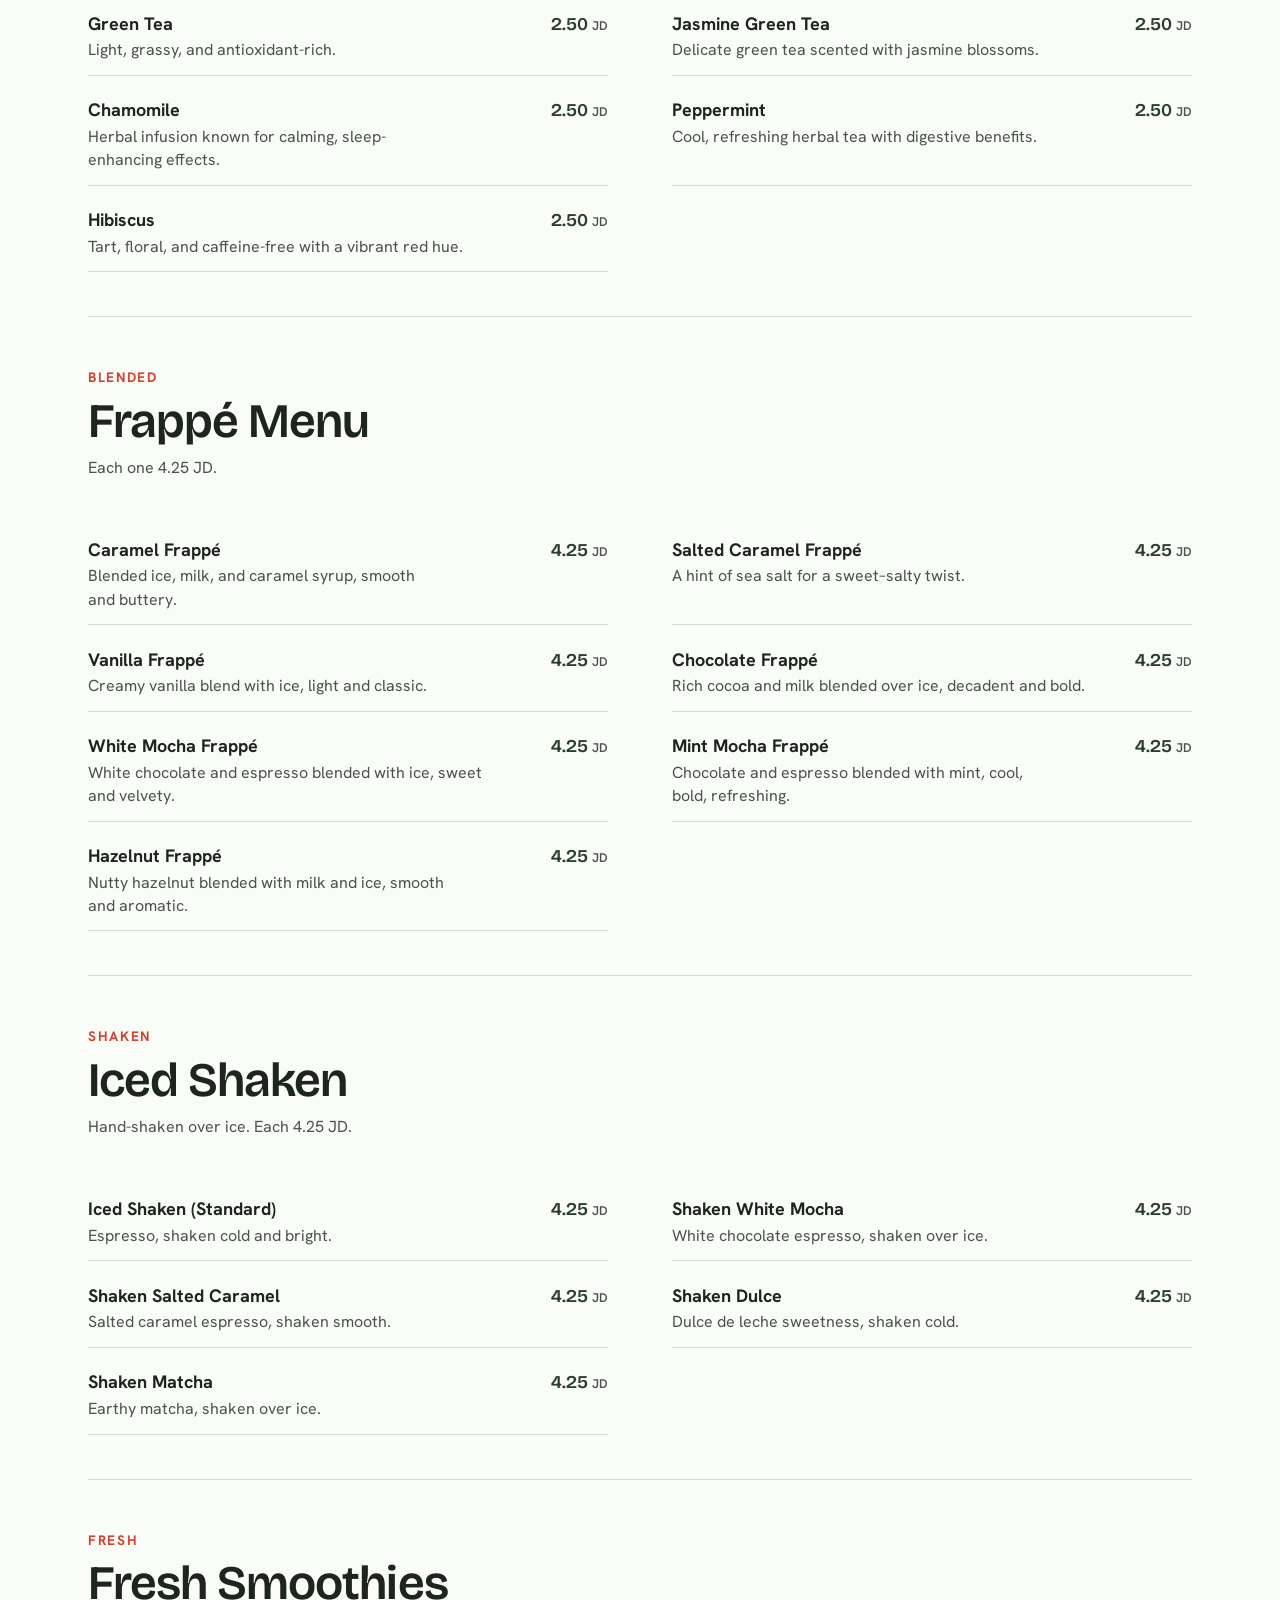
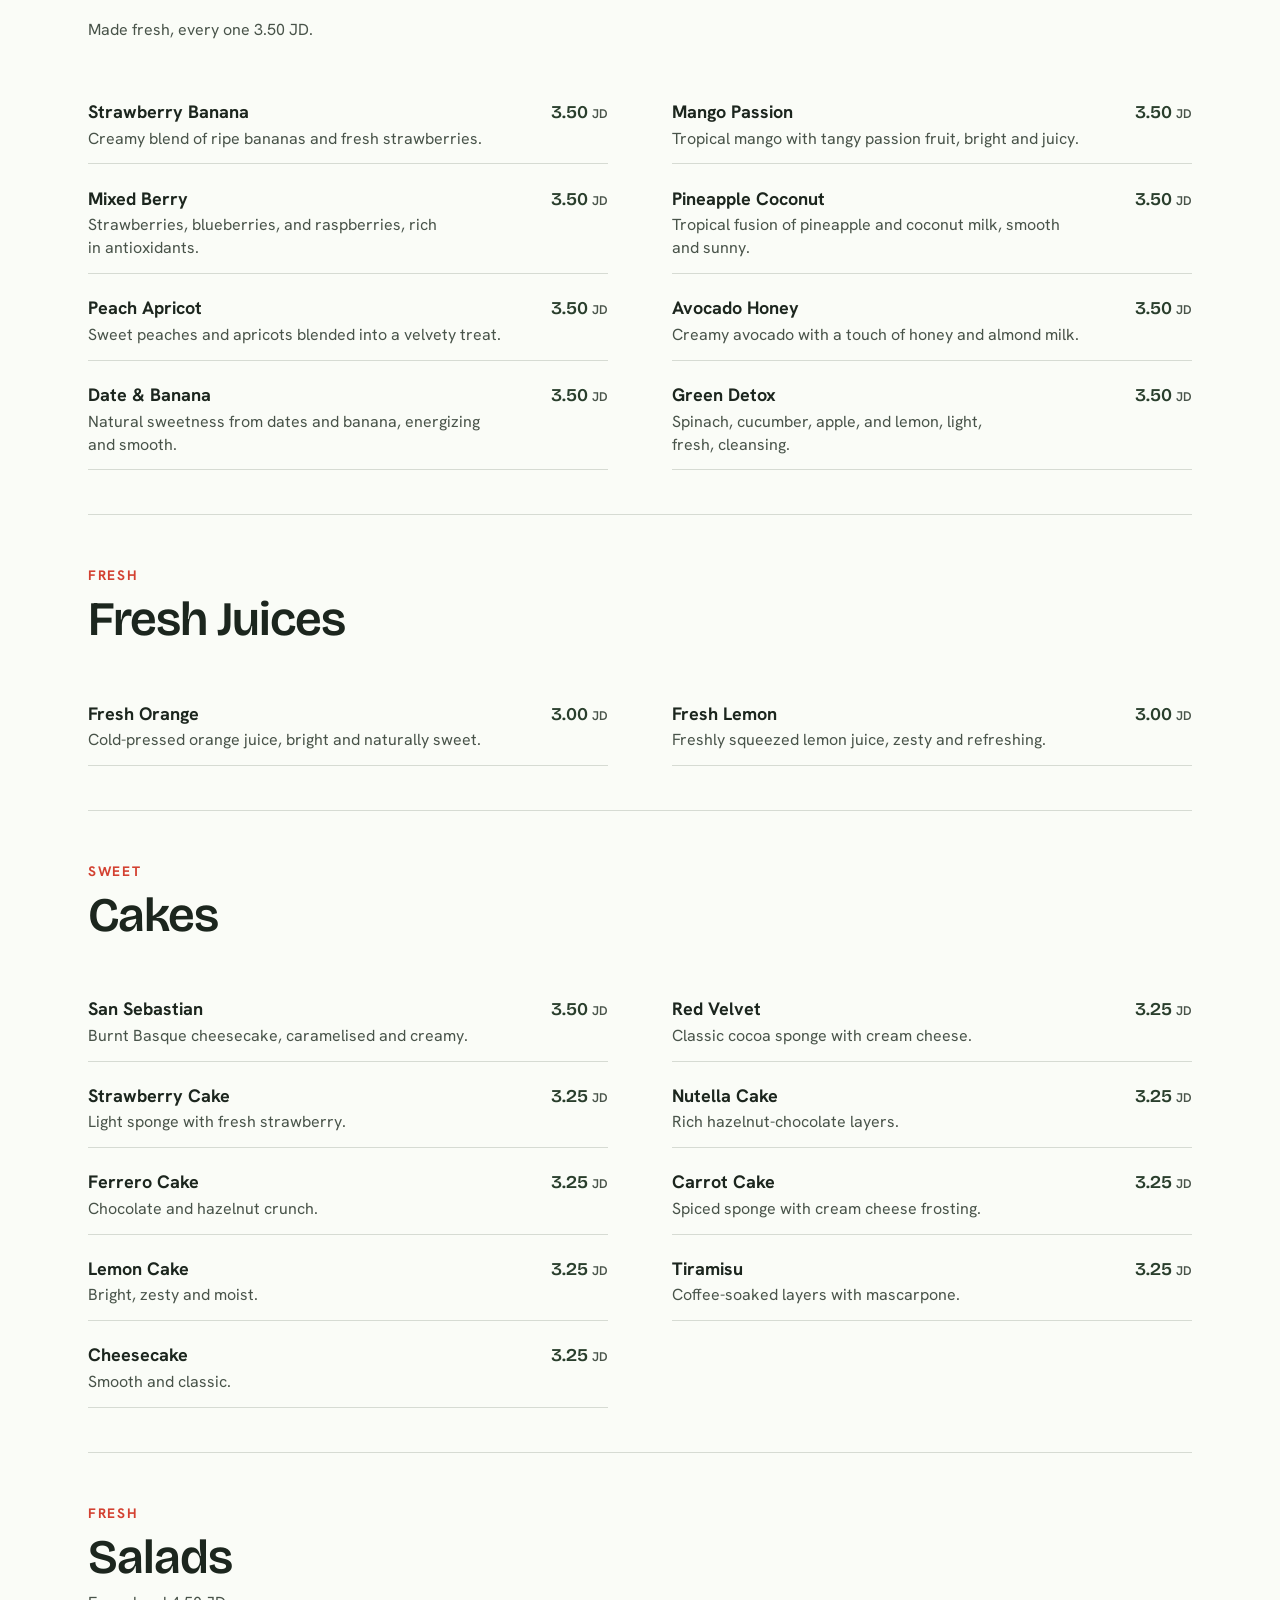
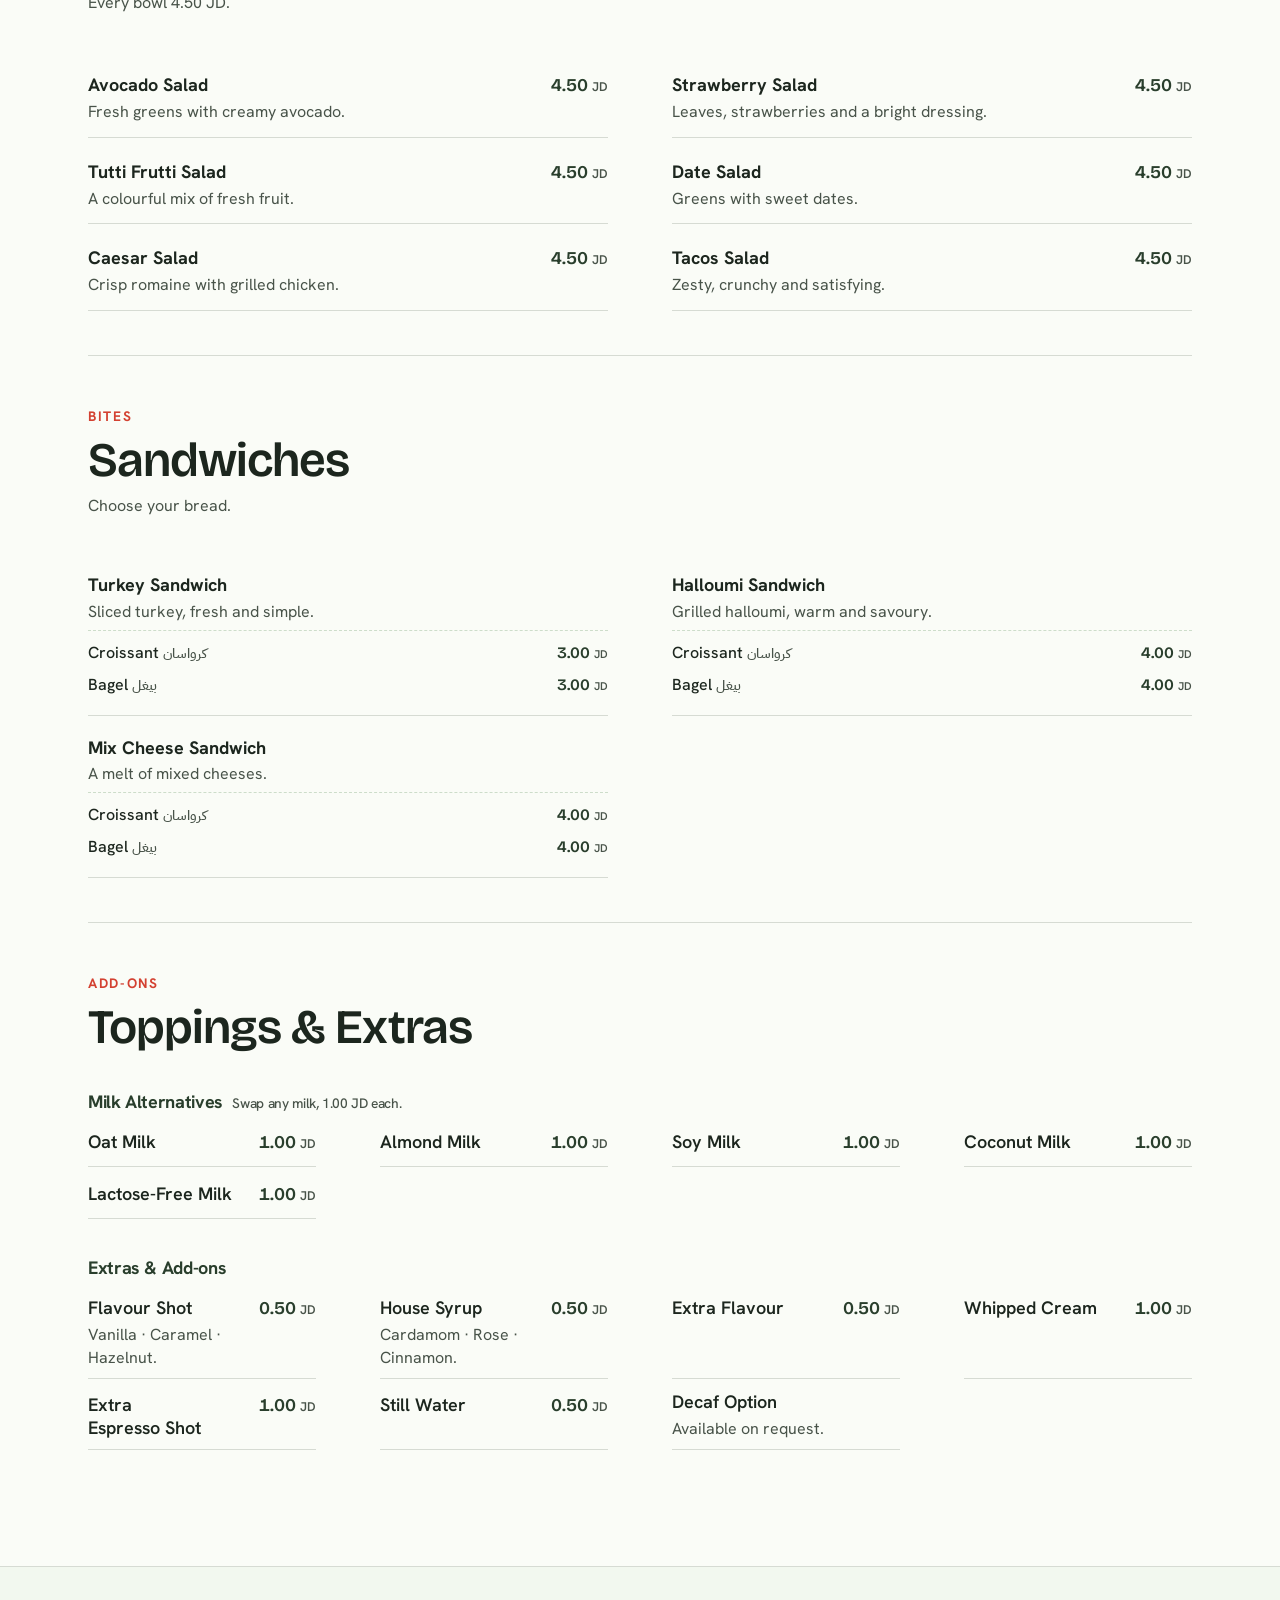
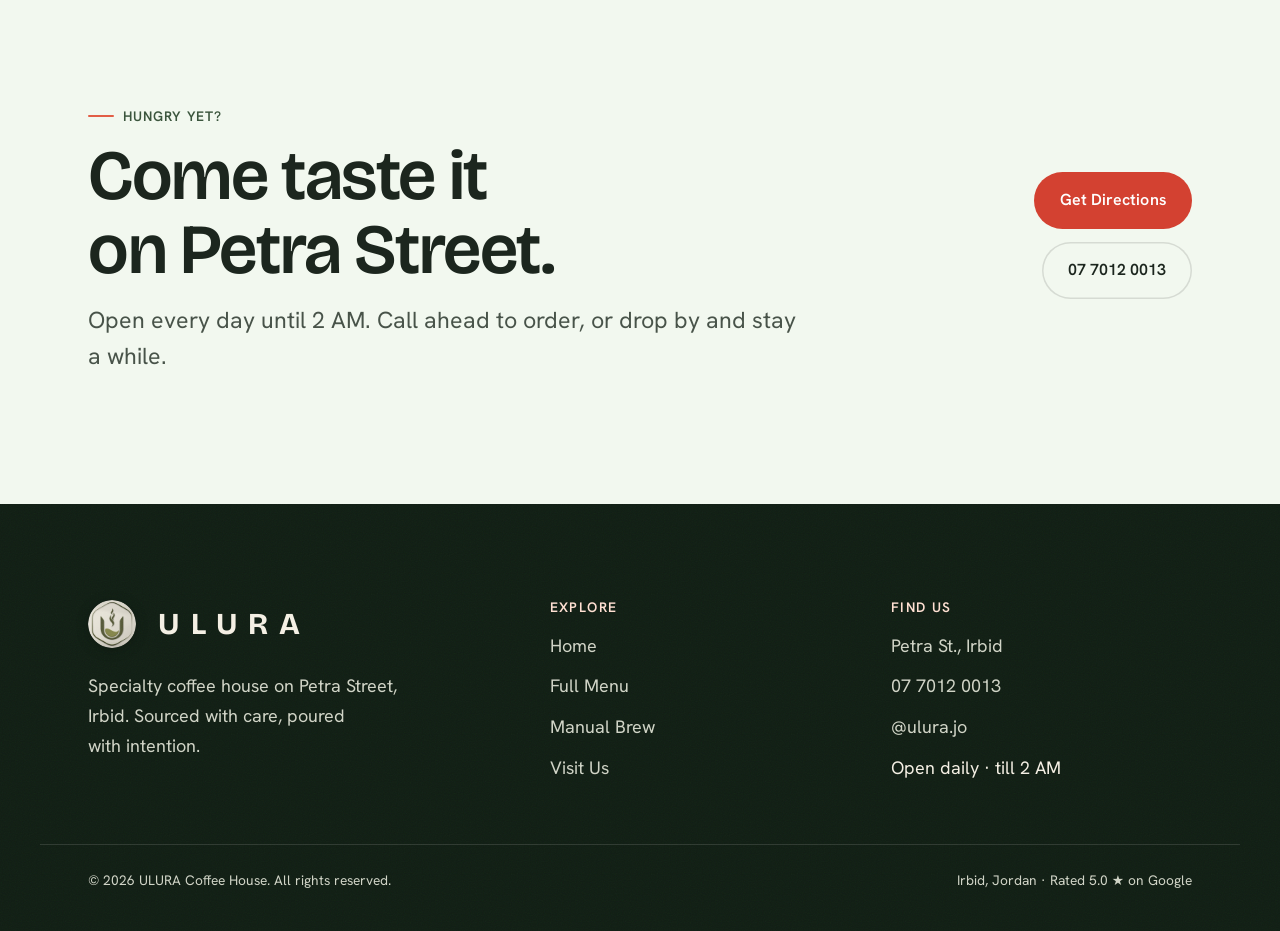
==== commit 39820baf: "Polish pass: real logo, 4K photos, minimal scroll-driven motion, no em dashes - Logo: use the real U" ====
--- a/menu.html
+++ b/menu.html
@@ -3,10 +3,12 @@
 <head>
   <meta charset="UTF-8" />
   <meta name="viewport" content="width=device-width, initial-scale=1" />
-  <title>Menu — ULURA Coffee House · Irbid</title>
-  <meta name="description" content="The full ULURA Coffee House menu — espresso, manual brews, frappés, smoothies, fresh juice, cakes, salads & sandwiches. Petra St., Irbid." />
+  <title>Menu · ULURA Coffee House · Irbid</title>
+  <meta name="description" content="The full ULURA Coffee House menu: espresso, manual brews, frappés, smoothies, fresh juice, cakes, salads & sandwiches. Petra St., Irbid." />
   <meta name="theme-color" content="#3a4a32" />
-  <link rel="icon" href="assets/img/ulura-mark.svg" type="image/svg+xml" />
+  <link rel="icon" type="image/png" sizes="32x32" href="assets/img/favicon-32.png" />
+  <link rel="icon" type="image/png" sizes="64x64" href="assets/img/ulura-badge-64.png" />
+  <link rel="apple-touch-icon" href="assets/img/ulura-badge.png" />
 
   <link rel="preconnect" href="https://fonts.googleapis.com" />
   <link rel="preconnect" href="https://fonts.gstatic.com" crossorigin />
@@ -20,7 +22,7 @@
   <!-- ============================== NAV ============================== -->
   <header class="nav is-scrolled" id="nav">
     <a class="nav__brand" href="index.html" aria-label="ULURA Coffee House home">
-      <img src="assets/img/ulura-mark.svg" alt="" width="34" height="34" />
+      <img src="assets/img/ulura-badge.png" alt="" width="40" height="40" />
       <span class="wordmark">Ulura</span>
     </a>
     <nav class="nav__links" aria-label="Primary">
@@ -45,7 +47,7 @@
       </a>
       <span class="eyebrow">Petra St., Irbid · JOD 1–5</span>
       <h1>The ULURA Menu</h1>
-      <p class="lead">From single-origin espresso to hand-shaken iced drinks, fresh smoothies, cakes and bites — all made to order. Prices in Jordanian Dinar.</p>
+      <p class="lead">From single-origin espresso to hand-shaken iced drinks, fresh smoothies, cakes and bites, all made to order. Prices in Jordanian Dinar.</p>
     </div>
   </header>
 
@@ -84,7 +86,7 @@
   <footer class="footer grain">
     <div class="container footer__grid">
       <div class="footer__brand">
-        <span class="wordmark">Ulura</span>
+        <span class="footer__lockup"><img src="assets/img/ulura-badge.png" alt="" width="48" height="48" /><span class="wordmark">Ulura</span></span>
         <p class="footer__tag">Specialty coffee house on Petra Street, Irbid. Sourced with care, poured with intention.</p>
       </div>
       <div>
--- a/assets/css/styles.css
+++ b/assets/css/styles.css
@@ -214,7 +214,7 @@
   transition: background var(--dur-2) var(--ease-out), box-shadow var(--dur-2) var(--ease-out), padding var(--dur-2) var(--ease-out);
 }
 .nav__brand { display: inline-flex; align-items: center; gap: 0.7rem; color: var(--on-brand); }
-.nav__brand img { width: 34px; height: 34px; }
+.nav__brand img { width: 40px; height: 40px; border-radius: 50%; filter: drop-shadow(0 1px 3px oklch(0.2 0.03 150 / 0.28)); }
 .nav__brand .wordmark { font-size: 1.15rem; }
 .nav__links { display: flex; align-items: center; gap: clamp(1rem, 2.5vw, 2.2rem); }
 .nav__links a { font-weight: 500; font-size: var(--fs-200); color: var(--on-brand); opacity: 0.9; transition: opacity var(--dur-1); }
@@ -250,8 +250,10 @@
   display: grid; grid-template-columns: 1.4fr 1fr 1fr; gap: var(--sp-5);
   align-items: start;
 }
+.footer__lockup { display: inline-flex; align-items: center; gap: 0.75rem; }
+.footer__lockup img { width: 48px; height: 48px; border-radius: 50%; filter: drop-shadow(0 2px 6px oklch(0.15 0.02 150 / 0.4)); }
 .footer__brand .wordmark { font-size: 1.9rem; color: var(--cream); }
-.footer__tag { color: var(--on-brand-muted); margin-top: 0.8rem; max-width: 34ch; }
+.footer__tag { color: var(--on-brand-muted); margin-top: 0.9rem; max-width: 34ch; }
 .footer h4 { font-family: var(--font-body); font-size: var(--fs-100); text-transform: uppercase; letter-spacing: 0.1em; color: var(--coral-100); margin-bottom: 1rem; }
 .footer ul { list-style: none; padding: 0; display: grid; gap: 0.7rem; }
 .footer a { color: var(--on-brand-muted); transition: color var(--dur-1); }
@@ -330,10 +332,10 @@
 .hero__trust b { color: var(--cream); font-weight: 700; }
 .hero__trust .dot { width: 4px; height: 4px; border-radius: 50%; background: currentColor; opacity: 0.5; }
 
-/* Hero image — framed portrait (photos are low-res, keep them contained) */
+/* Hero image — framed high-res portrait */
 .hero__media { position: relative; justify-self: center; }
 .hero__frame {
-  width: min(300px, 74vw); aspect-ratio: 3 / 4;
+  width: min(360px, 78vw); aspect-ratio: 3 / 4;
   border-radius: 160px 160px var(--radius-l) var(--radius-l); /* arch top */
   overflow: hidden; position: relative;
   box-shadow: var(--shadow-l); border: 6px solid oklch(1 0 0 / 0.14);
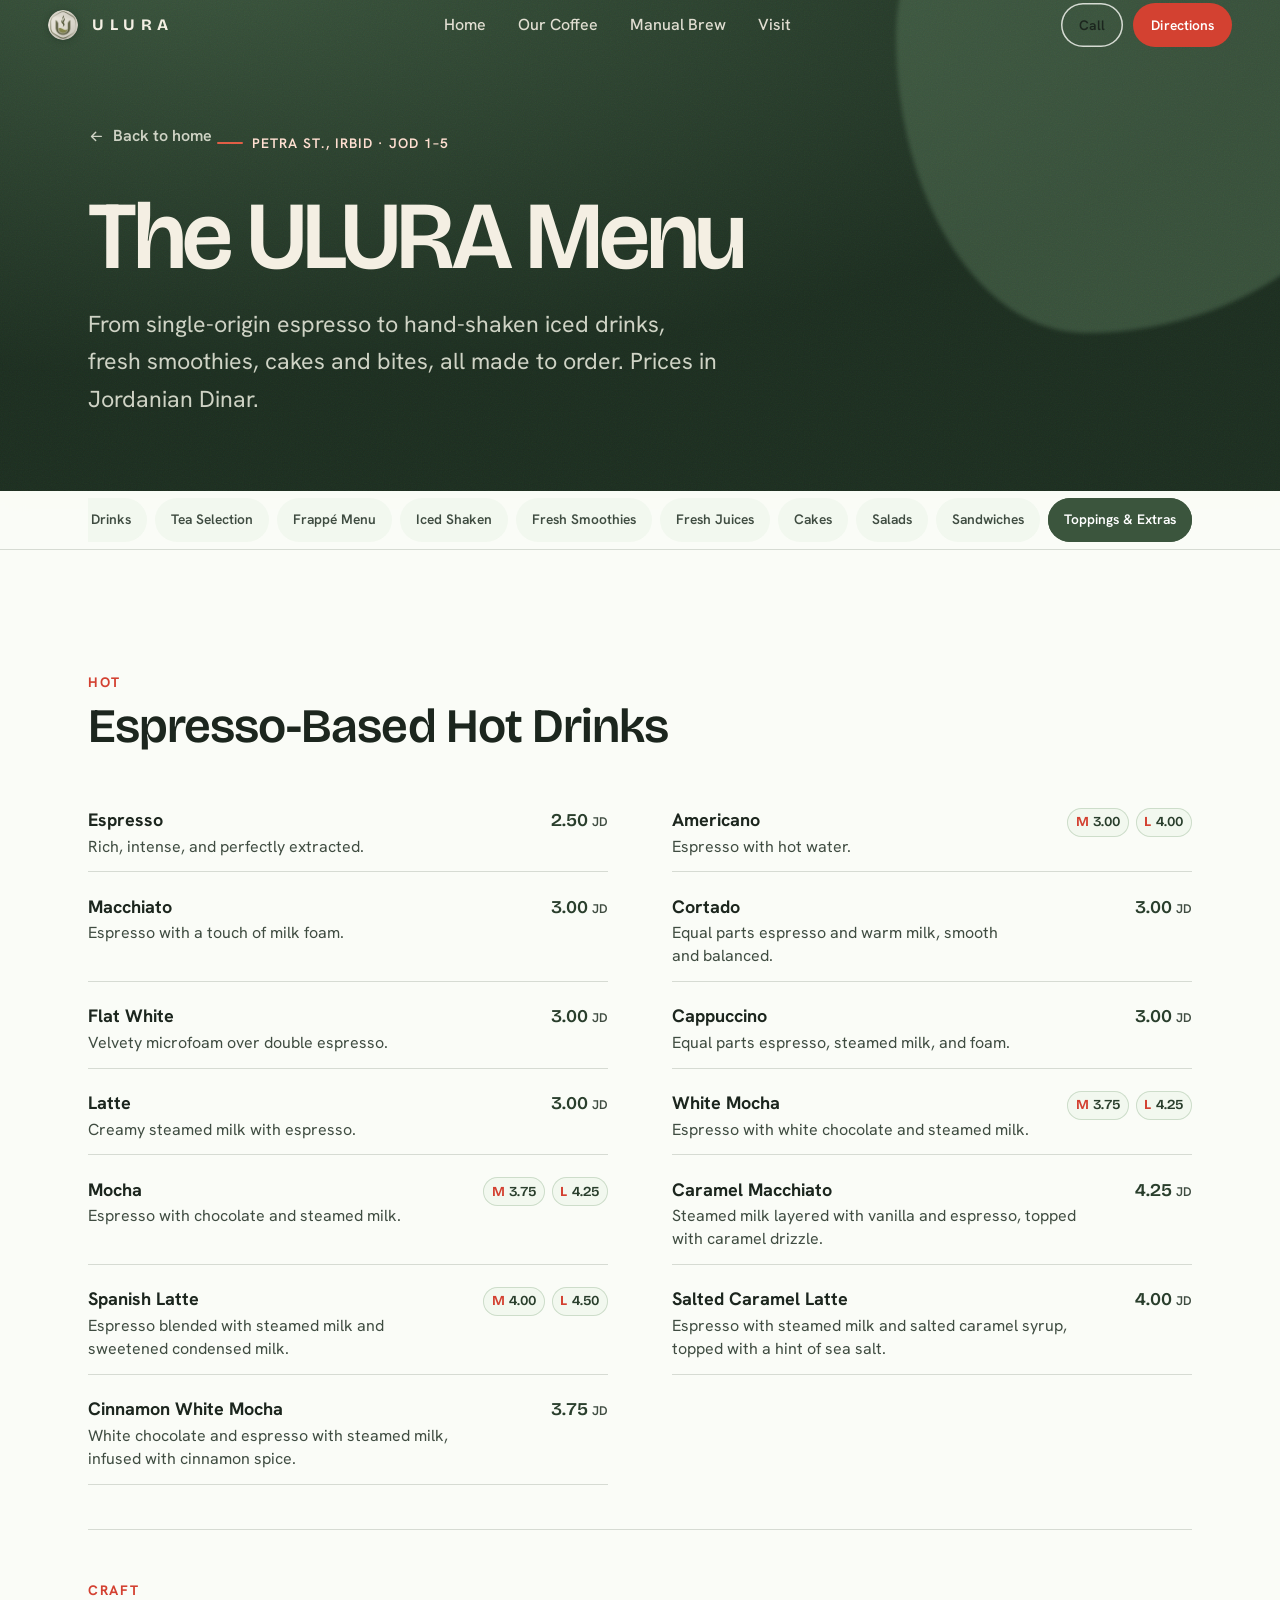
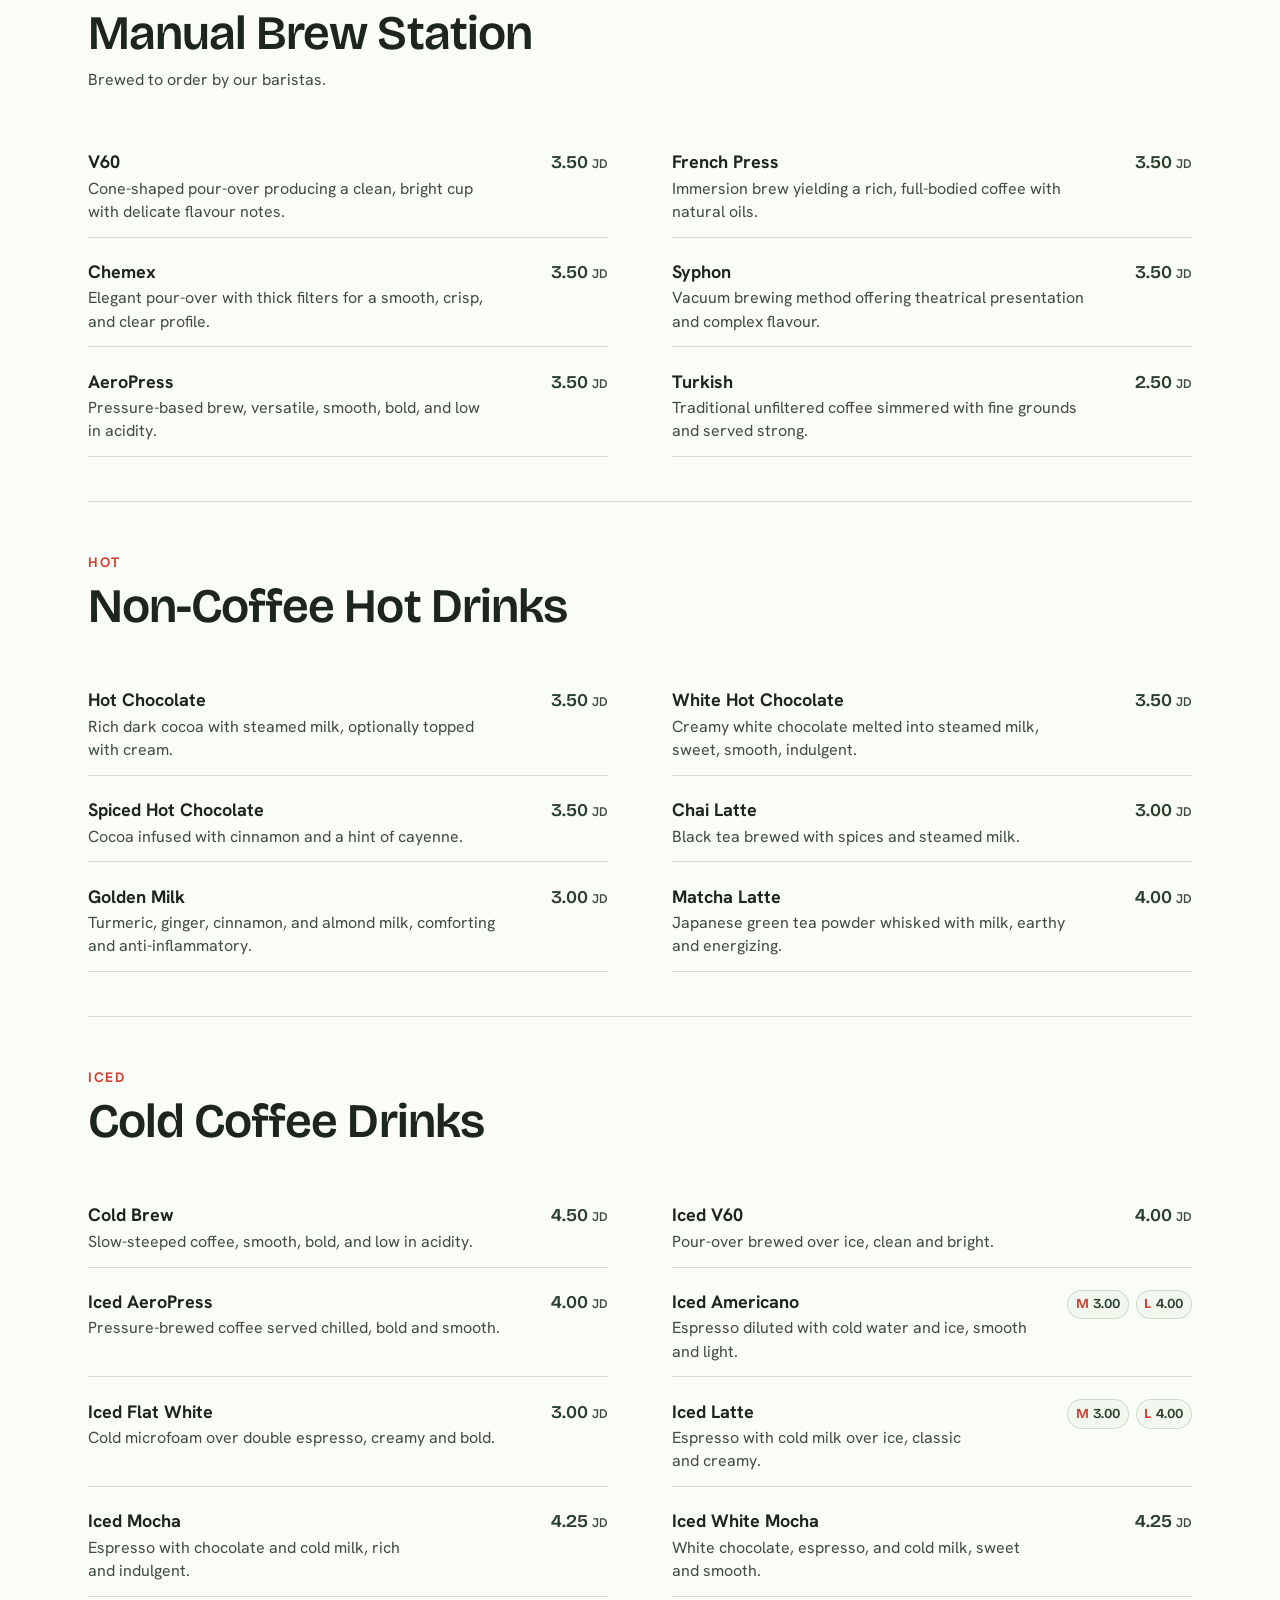
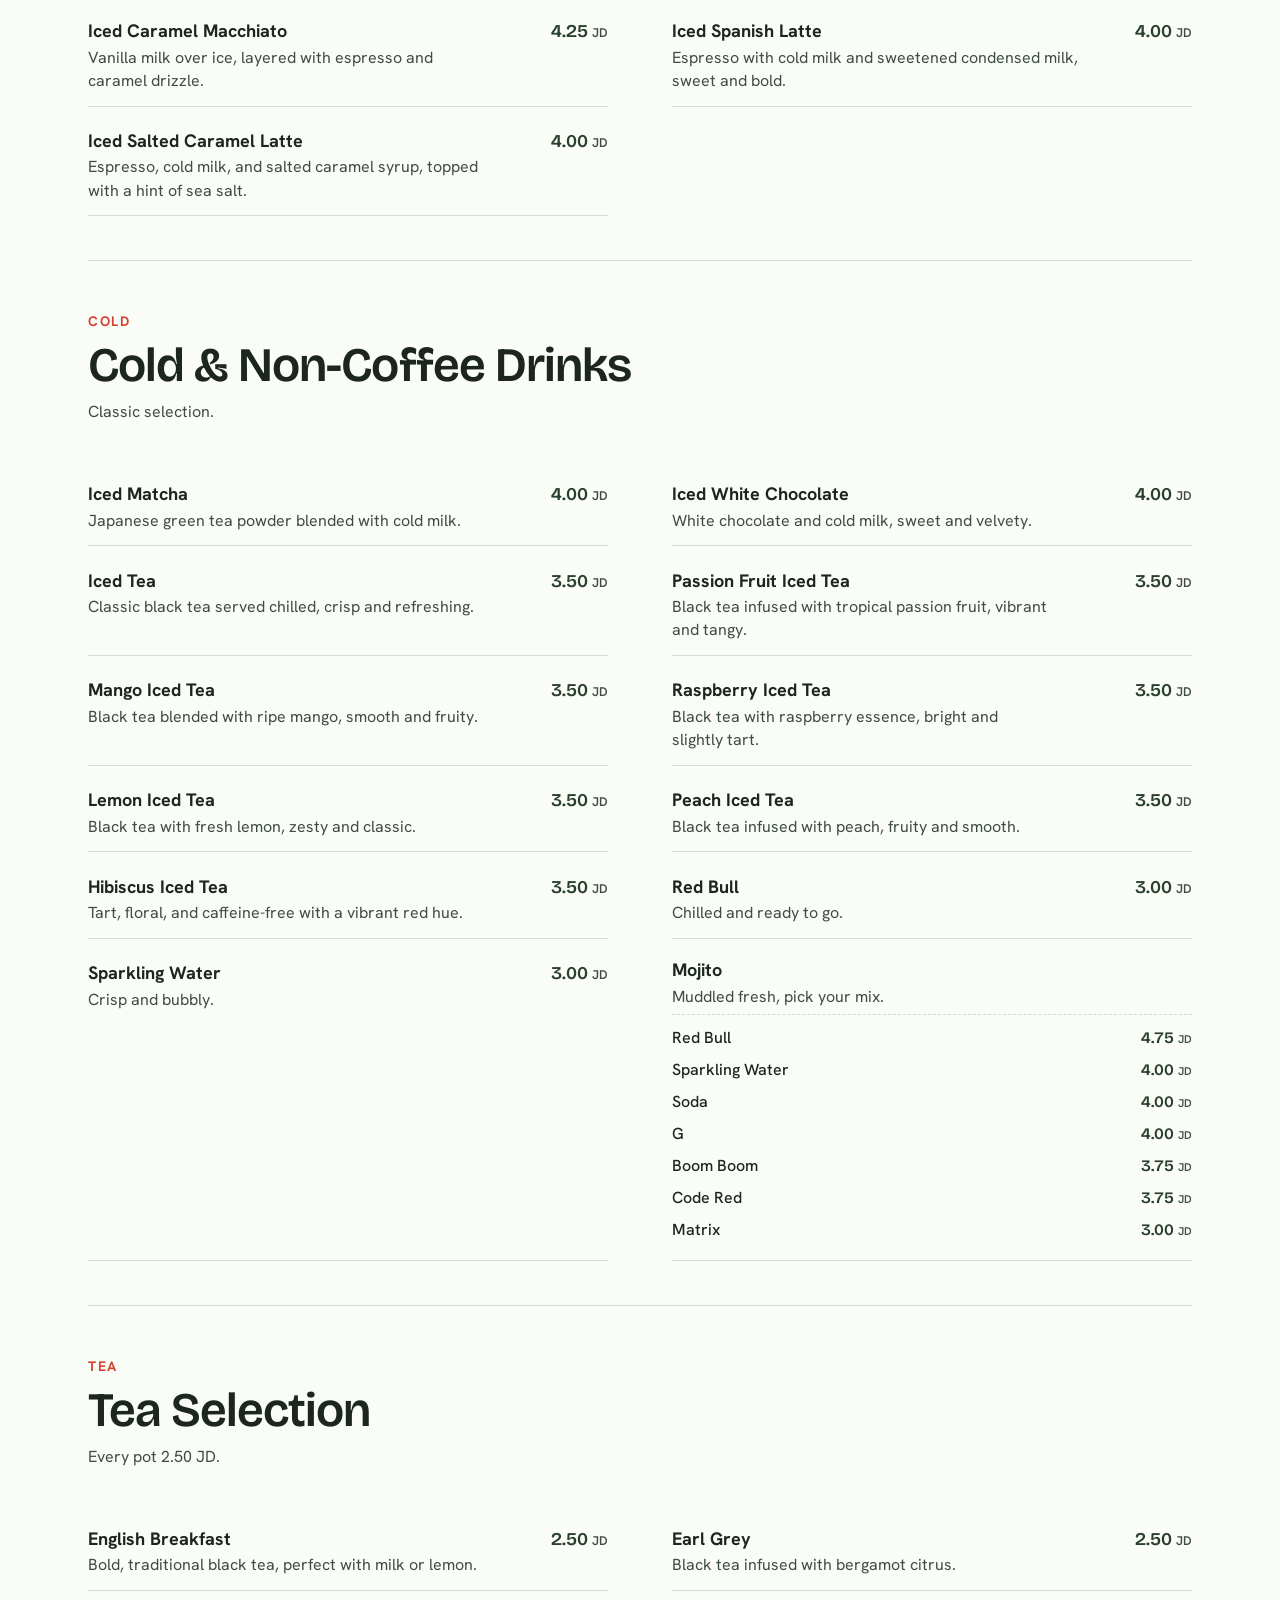
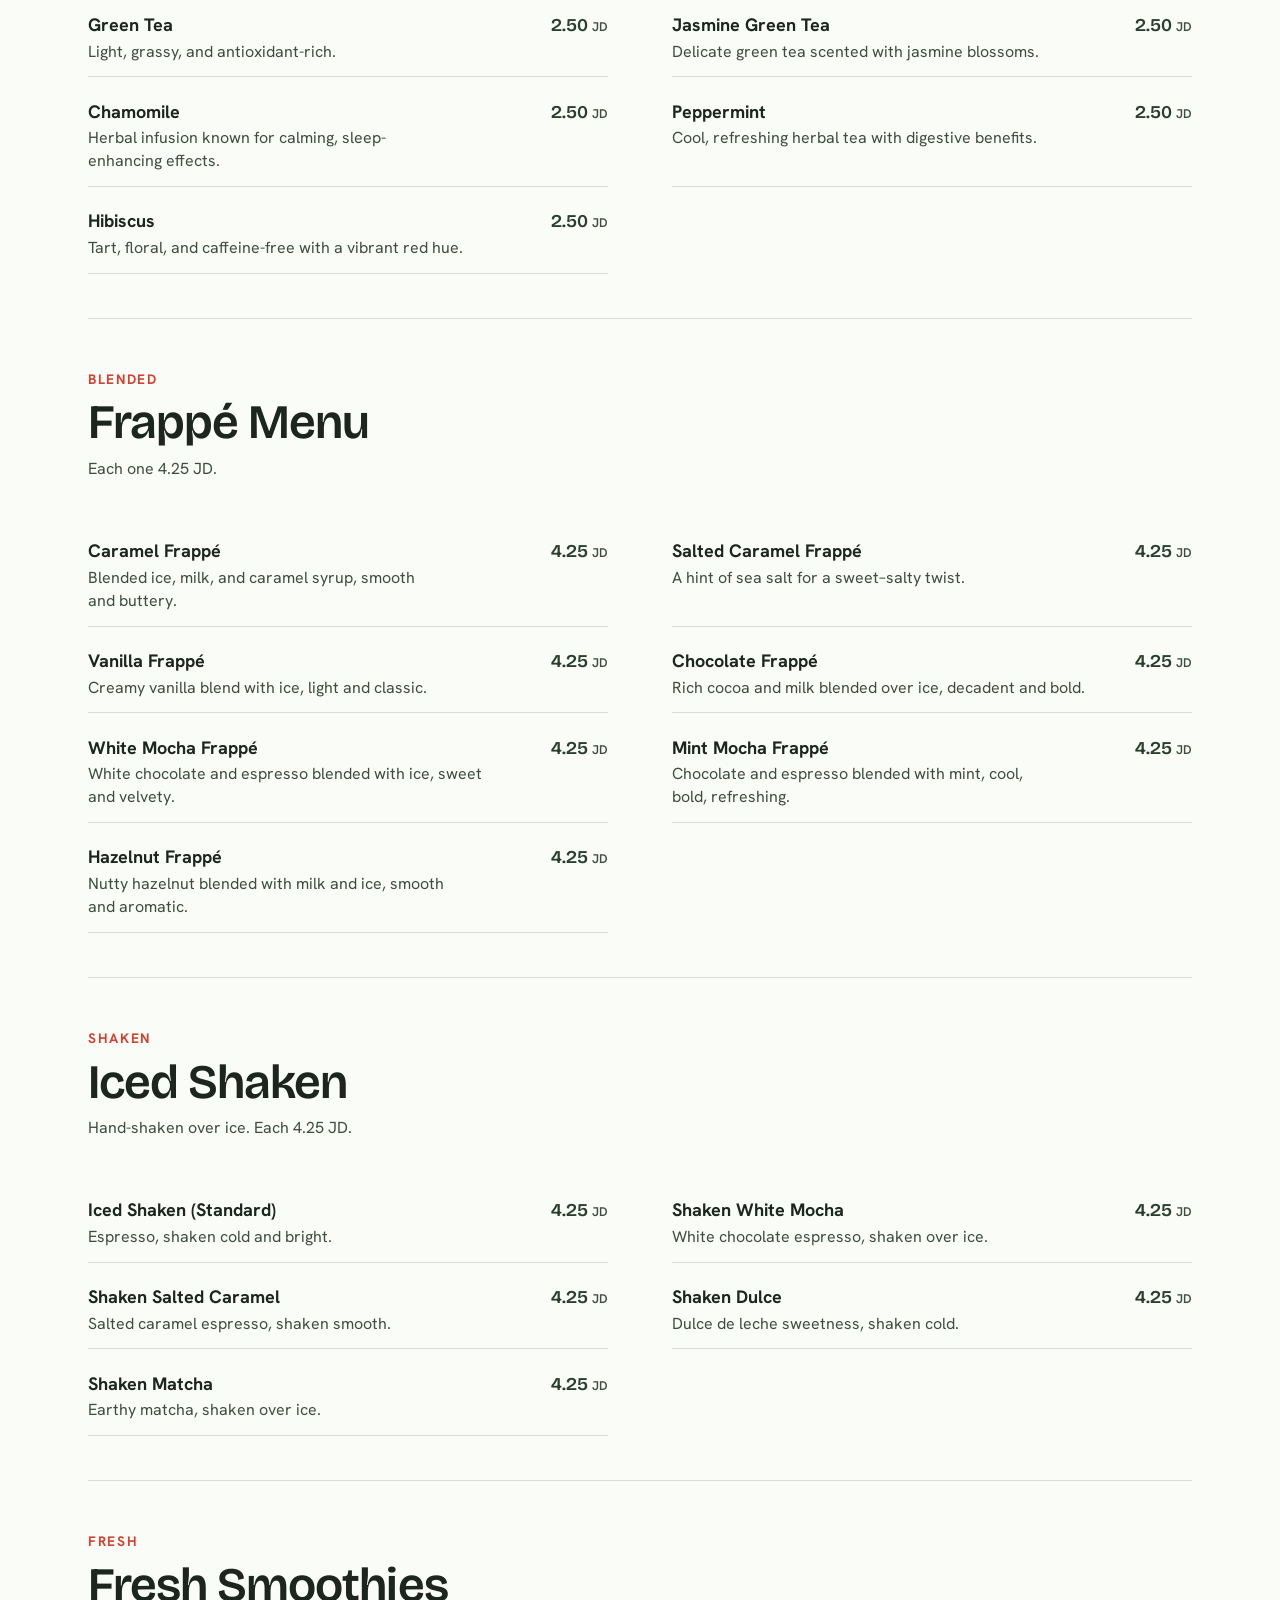
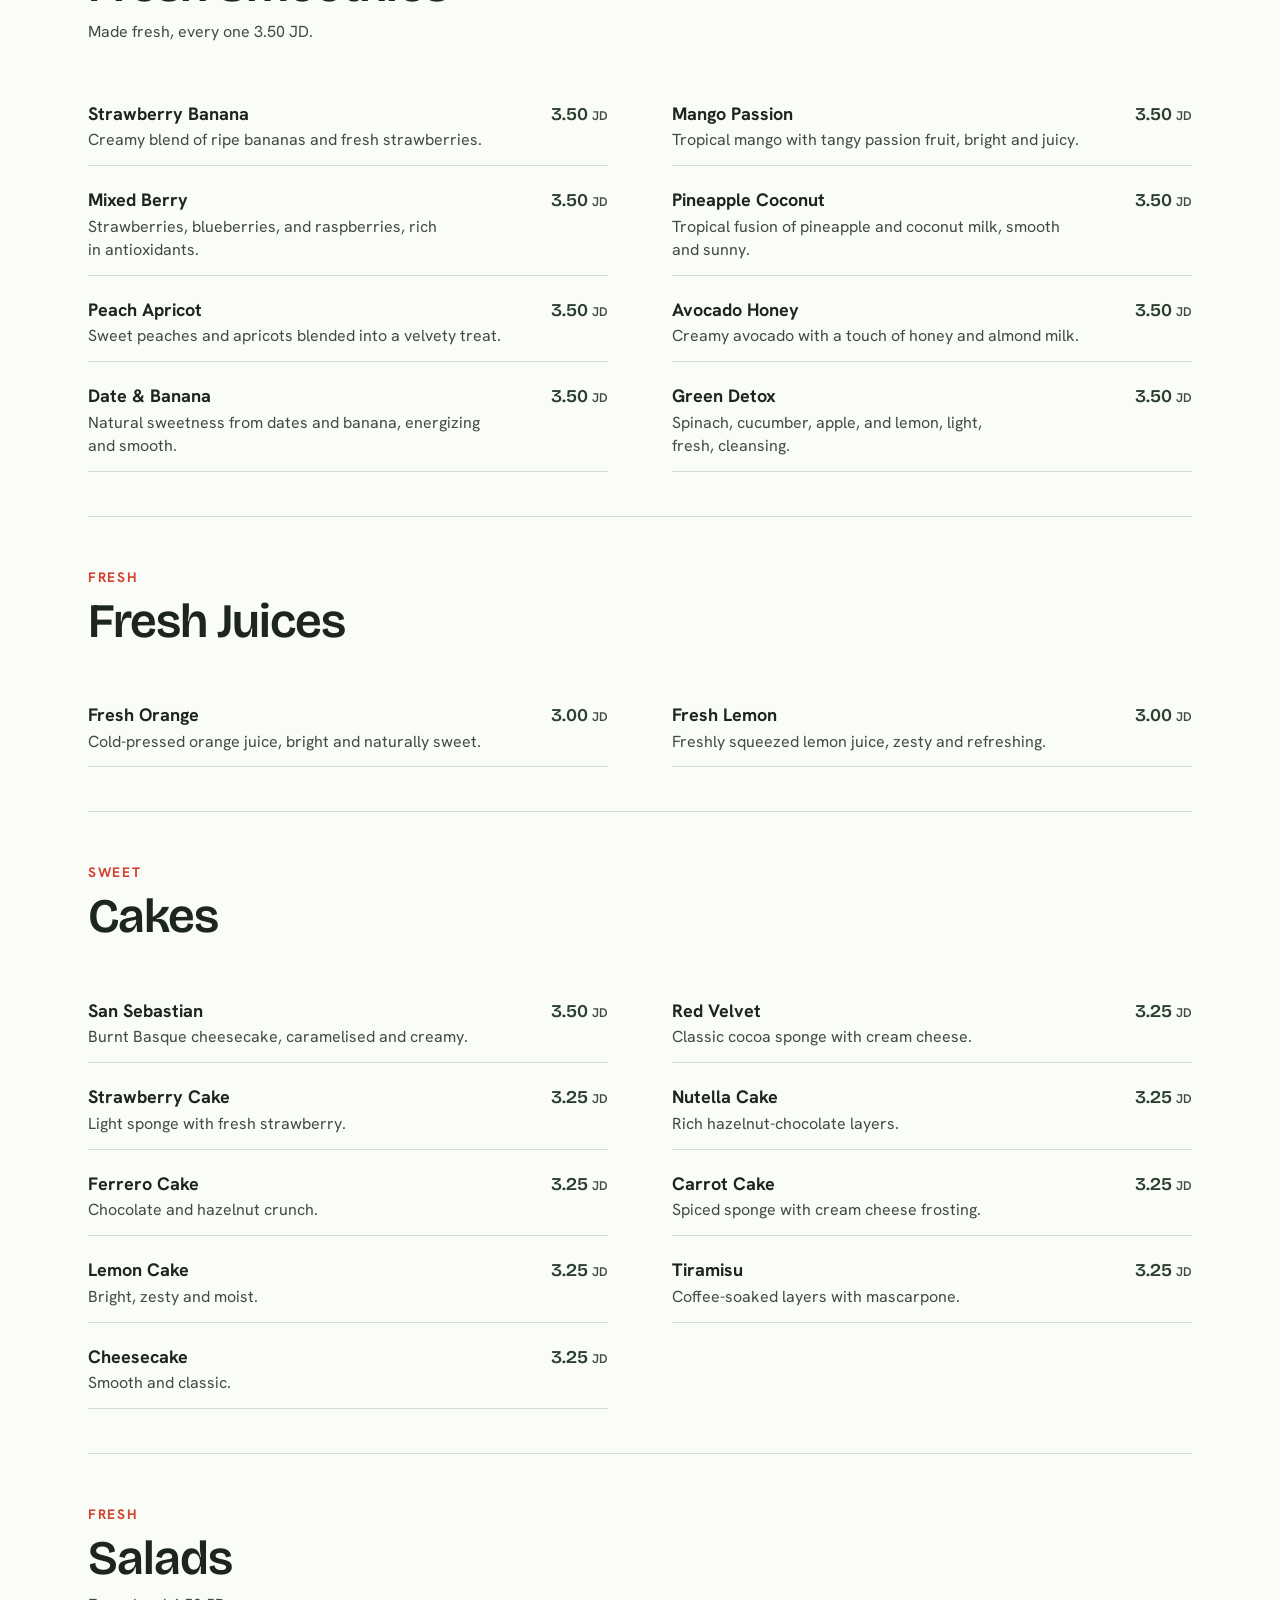
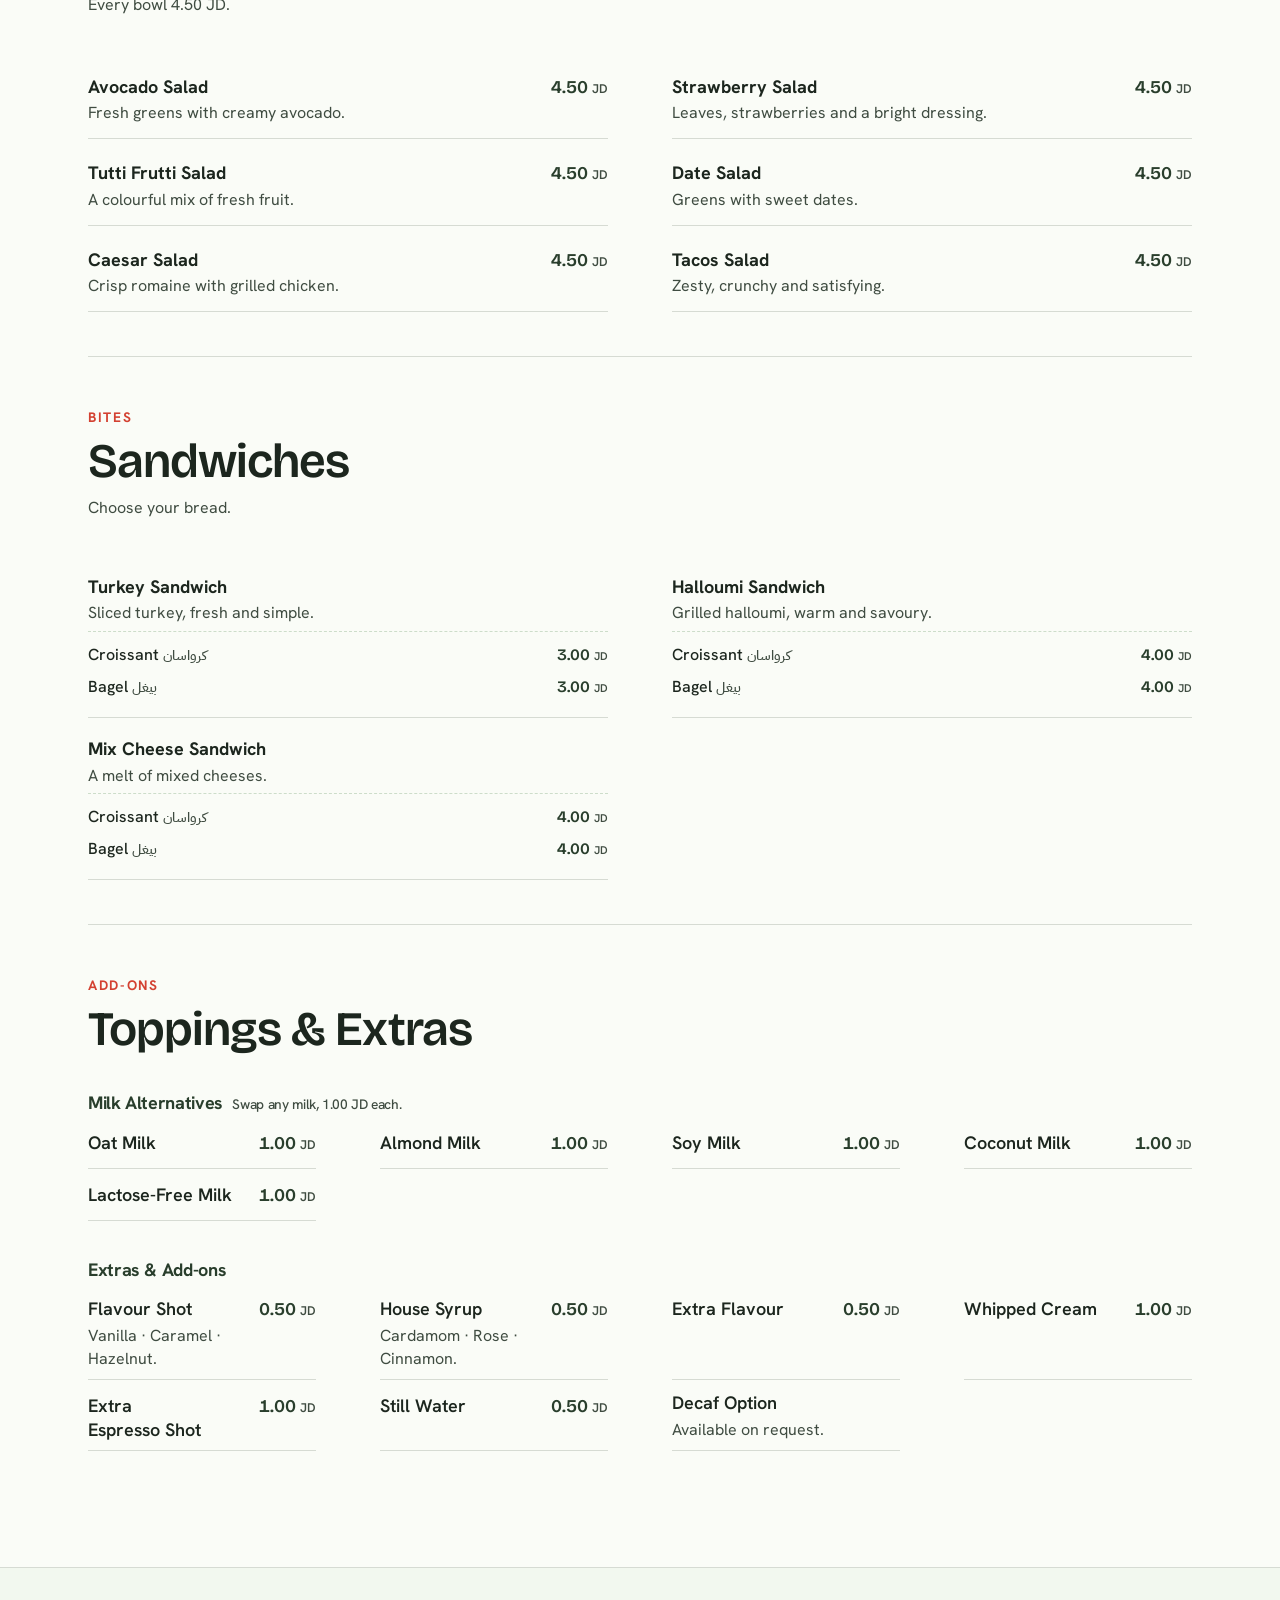
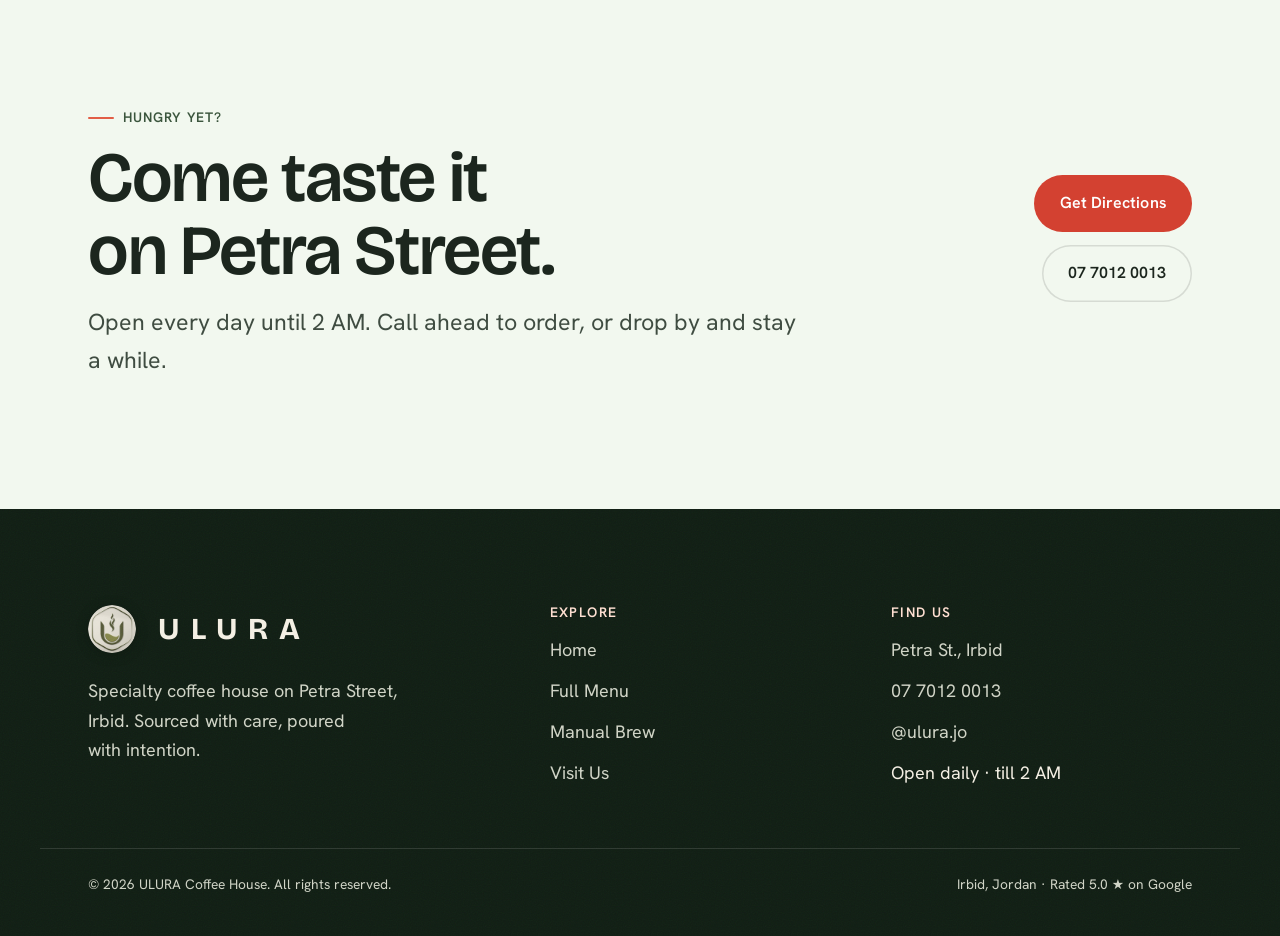
==== commit fd7519a6: "Slimmer 50px nav + cache-bust asset URLs so updates actually show - Nav pinned to a fixed 50px bar (" ====
--- a/menu.html
+++ b/menu.html
@@ -14,8 +14,8 @@
   <link rel="preconnect" href="https://fonts.gstatic.com" crossorigin />
   <link href="https://fonts.googleapis.com/css2?family=Bricolage+Grotesque:opsz,wght@12..96,400..700&family=Hanken+Grotesk:wght@400;500;600;700;800&family=IBM+Plex+Sans+Arabic:wght@400;600&display=swap" rel="stylesheet" />
 
-  <link rel="stylesheet" href="assets/css/styles.css" />
-  <link rel="stylesheet" href="assets/css/menu.css" />
+  <link rel="stylesheet" href="assets/css/styles.css?v=3" />
+  <link rel="stylesheet" href="assets/css/menu.css?v=3" />
 </head>
 <body class="menu-page">
 
@@ -133,7 +133,7 @@
   <script src="assets/js/vendor/gsap.min.js"></script>
   <script src="assets/js/vendor/ScrollTrigger.min.js"></script>
   <script src="assets/js/vendor/lenis.min.js"></script>
-  <script src="assets/js/menu-data.js"></script>
-  <script src="assets/js/menu.js"></script>
+  <script src="assets/js/menu-data.js?v=3"></script>
+  <script src="assets/js/menu.js?v=3"></script>
 </body>
 </html>
--- a/assets/css/styles.css
+++ b/assets/css/styles.css
@@ -29,7 +29,7 @@
   --sand:    oklch(0.910 0.020 80);
   --paper:   oklch(0.988 0.006 120);    /* body bg — whisper of green, low chroma */
   --ink:     oklch(0.255 0.020 150);    /* primary text on light */
-  --ink-soft:oklch(0.430 0.022 150);    /* secondary text on light (>=4.5:1) */
+  --ink-soft:oklch(0.400 0.024 150);    /* secondary text on light (~8.7:1) */
   --line:    oklch(0.885 0.012 135);    /* hairlines on light */
 
   /* --- Semantic --- */
@@ -117,7 +117,9 @@
 img { height: auto; }
 a { color: inherit; text-decoration: none; }
 button { font: inherit; color: inherit; cursor: pointer; background: none; border: none; }
-:focus-visible { outline: 3px solid var(--coral-cta); outline-offset: 3px; border-radius: 4px; }
+/* Focus ring: coral outline + soft light halo so it reads on light AND dark. */
+:focus-visible { outline: 3px solid var(--coral-cta); outline-offset: 2px; box-shadow: 0 0 0 6px oklch(1 0 0 / 0.35); border-radius: 6px; }
+.on-dark :focus-visible, .nav :focus-visible { box-shadow: 0 0 0 6px oklch(1 0 0 / 0.45); }
 
 h1, h2, h3, h4 {
   font-family: var(--font-display);
@@ -148,7 +150,7 @@
 .on-dark .eyebrow { color: var(--coral-100); }
 .on-dark .eyebrow::before { background: var(--coral); }
 
-.lead { font-size: var(--fs-400); color: var(--fg-muted); line-height: 1.55; max-width: 60ch; }
+.lead { font-size: var(--fs-400); color: var(--fg-muted); line-height: 1.62; max-width: 60ch; }
 .on-dark .lead { color: var(--on-brand-muted); }
 
 /* Wordmark rendered as text (matches display font, crisp, themeable) */
@@ -195,7 +197,7 @@
 .on-dark .btn--ghost:hover { --btn-bg: oklch(1 0 0 / 0.08); box-shadow: inset 0 0 0 1.5px var(--cream); }
 
 .link-arrow {
-  display: inline-flex; align-items: center; gap: 0.5rem;
+  display: inline-flex; align-items: center; gap: 0.5rem; min-height: 44px;
   font-weight: 600; color: var(--brand);
   transition: gap var(--dur-2) var(--ease-out);
 }
@@ -210,16 +212,19 @@
   position: fixed; inset: 0 0 auto 0; z-index: var(--z-nav);
   display: flex; align-items: center; justify-content: space-between;
   gap: var(--sp-4);
-  padding: 0.85rem clamp(1.15rem, 5vw, 3rem);
-  transition: background var(--dur-2) var(--ease-out), box-shadow var(--dur-2) var(--ease-out), padding var(--dur-2) var(--ease-out);
-}
-.nav__brand { display: inline-flex; align-items: center; gap: 0.7rem; color: var(--on-brand); }
-.nav__brand img { width: 40px; height: 40px; border-radius: 50%; filter: drop-shadow(0 1px 3px oklch(0.2 0.03 150 / 0.28)); }
-.nav__brand .wordmark { font-size: 1.15rem; }
+  height: 50px; padding: 0 clamp(1.15rem, 5vw, 3rem);
+  transition: background var(--dur-2) var(--ease-out), box-shadow var(--dur-2) var(--ease-out);
+}
+/* tap targets stay >=44px but sit INSIDE the slim 50px bar */
+.nav__brand { display: inline-flex; align-items: center; gap: 0.55rem; min-height: 44px; color: var(--on-brand); }
+.nav__brand img { width: 30px; height: 30px; border-radius: 50%; filter: drop-shadow(0 1px 3px oklch(0.2 0.03 150 / 0.28)); }
+.nav__brand .wordmark { font-size: 1rem; }
 .nav__links { display: flex; align-items: center; gap: clamp(1rem, 2.5vw, 2.2rem); }
-.nav__links a { font-weight: 500; font-size: var(--fs-200); color: var(--on-brand); opacity: 0.9; transition: opacity var(--dur-1); }
+.nav__links a { font-weight: 500; font-size: var(--fs-200); color: var(--on-brand); opacity: 0.9; transition: opacity var(--dur-1); padding-block: 0.5rem; }
 .nav__links a:hover { opacity: 1; }
 .nav__cta { display: inline-flex; gap: 0.6rem; align-items: center; }
+/* compact nav buttons: slimmer bar, still >=44px touch target */
+.nav .btn { min-height: 44px; padding: 0.5rem 1.15rem; font-size: var(--fs-100); }
 
 /* scrolled state: solid cream bar, dark text */
 .nav.is-scrolled {
@@ -268,6 +273,11 @@
   .footer__grid { grid-template-columns: 1fr 1fr; }
   .footer__brand { grid-column: 1 / -1; }
 }
+/* comfortable tap targets for footer links on touch screens */
+@media (max-width: 860px) {
+  .footer li a { display: inline-flex; align-items: center; min-height: 44px; }
+  .footer ul { gap: 0.35rem; }
+}
 
 /* ------------------------------------------------------------------ */
 /*  7. REVEAL / MOTION UTILITIES                                       */
@@ -365,6 +375,9 @@
   .hero__eyebrow, .hero .eyebrow { justify-content: center; }
   .hero__sub { margin-inline: auto; }
   .hero__cta, .hero__trust { justify-content: center; }
+  /* full-width, unmistakable primary action on mobile */
+  .hero__cta { flex-direction: column; align-items: stretch; gap: 0.7rem; }
+  .hero__cta .btn { width: 100%; }
   .hero__media { order: -1; margin-bottom: 1rem; }
   .hero__badge { left: auto; right: -6%; }
   .hero__scroll { display: none; }
@@ -457,6 +470,7 @@
 .visit__ico svg { width: 22px; height: 22px; }
 .visit__item h4 { font-family: var(--font-body); font-size: var(--fs-100); text-transform: uppercase; letter-spacing: 0.08em; color: var(--fg-muted); margin-bottom: 0.15rem; }
 .visit__item p, .visit__item a { font-size: var(--fs-400); font-weight: 600; color: var(--fg); }
+.visit__item a { display: inline-flex; align-items: center; min-height: 44px; }
 .visit__item a:hover { color: var(--brand); }
 .visit__cta { margin-top: var(--sp-5); display: flex; flex-wrap: wrap; gap: 0.8rem; }
 /* stylized map panel (no external embed) */
@@ -489,11 +503,12 @@
     display: grid; grid-template-columns: repeat(3, 1fr);
     background: oklch(0.988 0.006 120 / 0.95); backdrop-filter: blur(12px);
     box-shadow: 0 -1px 0 var(--line), 0 -8px 24px -12px oklch(0.3 0.03 150 / 0.25);
-    padding: 0.5rem 0.5rem calc(0.5rem + env(safe-area-inset-bottom));
-    gap: 0.4rem;
+    padding: 0.3rem 0.4rem calc(0.3rem + env(safe-area-inset-bottom));
+    gap: 0.35rem;
   }
-  .actionbar a { display: grid; place-items: center; gap: 0.2rem; padding: 0.5rem; border-radius: 12px; font-size: 0.72rem; font-weight: 600; color: var(--ink); min-height: 48px; }
-  .actionbar a svg { width: 20px; height: 20px; }
+  /* slimmer bar: tighter chrome, icon+label inline, tap target still >=44px */
+  .actionbar a { display: flex; align-items: center; justify-content: center; gap: 0.4rem; padding: 0.4rem; border-radius: 10px; font-size: 0.78rem; font-weight: 600; color: var(--ink); min-height: 44px; }
+  .actionbar a svg { width: 18px; height: 18px; }
   .actionbar a.is-primary { background: var(--coral-cta); color: #fff; }
-  body { padding-bottom: 68px; }
-}
+  body { padding-bottom: 56px; }
+}
--- a/assets/css/menu.css
+++ b/assets/css/menu.css
@@ -1,7 +1,7 @@
 /* =====================================================================
    ULURA — Menu page
    ===================================================================== */
-:root { --navh: 62px; --catnavh: 60px; }
+:root { --navh: 50px; --catnavh: 58px; }
 
 .menu-page { background: var(--paper); }
 
@@ -16,9 +16,9 @@
 .m-hero .blob--1 { width: 40vw; height: 40vw; top: -14vw; right: -10vw; background: var(--green-600); opacity: 0.5; }
 .m-hero > .container { position: relative; z-index: 2; }
 .m-hero__back {
-  display: inline-flex; align-items: center; gap: 0.5rem;
+  display: inline-flex; align-items: center; gap: 0.5rem; min-height: 44px;
   color: var(--on-brand-muted); font-weight: 600; font-size: var(--fs-200);
-  margin-bottom: 1.4rem; transition: gap var(--dur-2) var(--ease-out), color var(--dur-1);
+  margin-bottom: 1rem; transition: gap var(--dur-2) var(--ease-out), color var(--dur-1);
 }
 .m-hero__back svg { width: 1.05em; height: 1.05em; }
 .m-hero__back:hover { color: var(--cream); gap: 0.75rem; }
@@ -34,12 +34,13 @@
 }
 .m-catnav__scroll {
   display: flex; gap: 0.5rem; overflow-x: auto; scrollbar-width: none;
-  padding-block: 0.7rem; scroll-padding-inline: 1rem;
+  padding-block: 0.45rem; scroll-padding-inline: 1rem;
 }
 .m-catnav__scroll::-webkit-scrollbar { display: none; }
 .m-pill {
   flex: none; white-space: nowrap;
-  padding: 0.5rem 0.95rem; border-radius: 999px;
+  display: inline-flex; align-items: center; min-height: 44px;
+  padding: 0.4rem 1rem; border-radius: 999px;
   font-size: var(--fs-100); font-weight: 600; color: var(--fg-muted);
   background: var(--green-50); box-shadow: inset 0 0 0 1px transparent;
   transition: color var(--dur-1), background var(--dur-1), box-shadow var(--dur-1);
